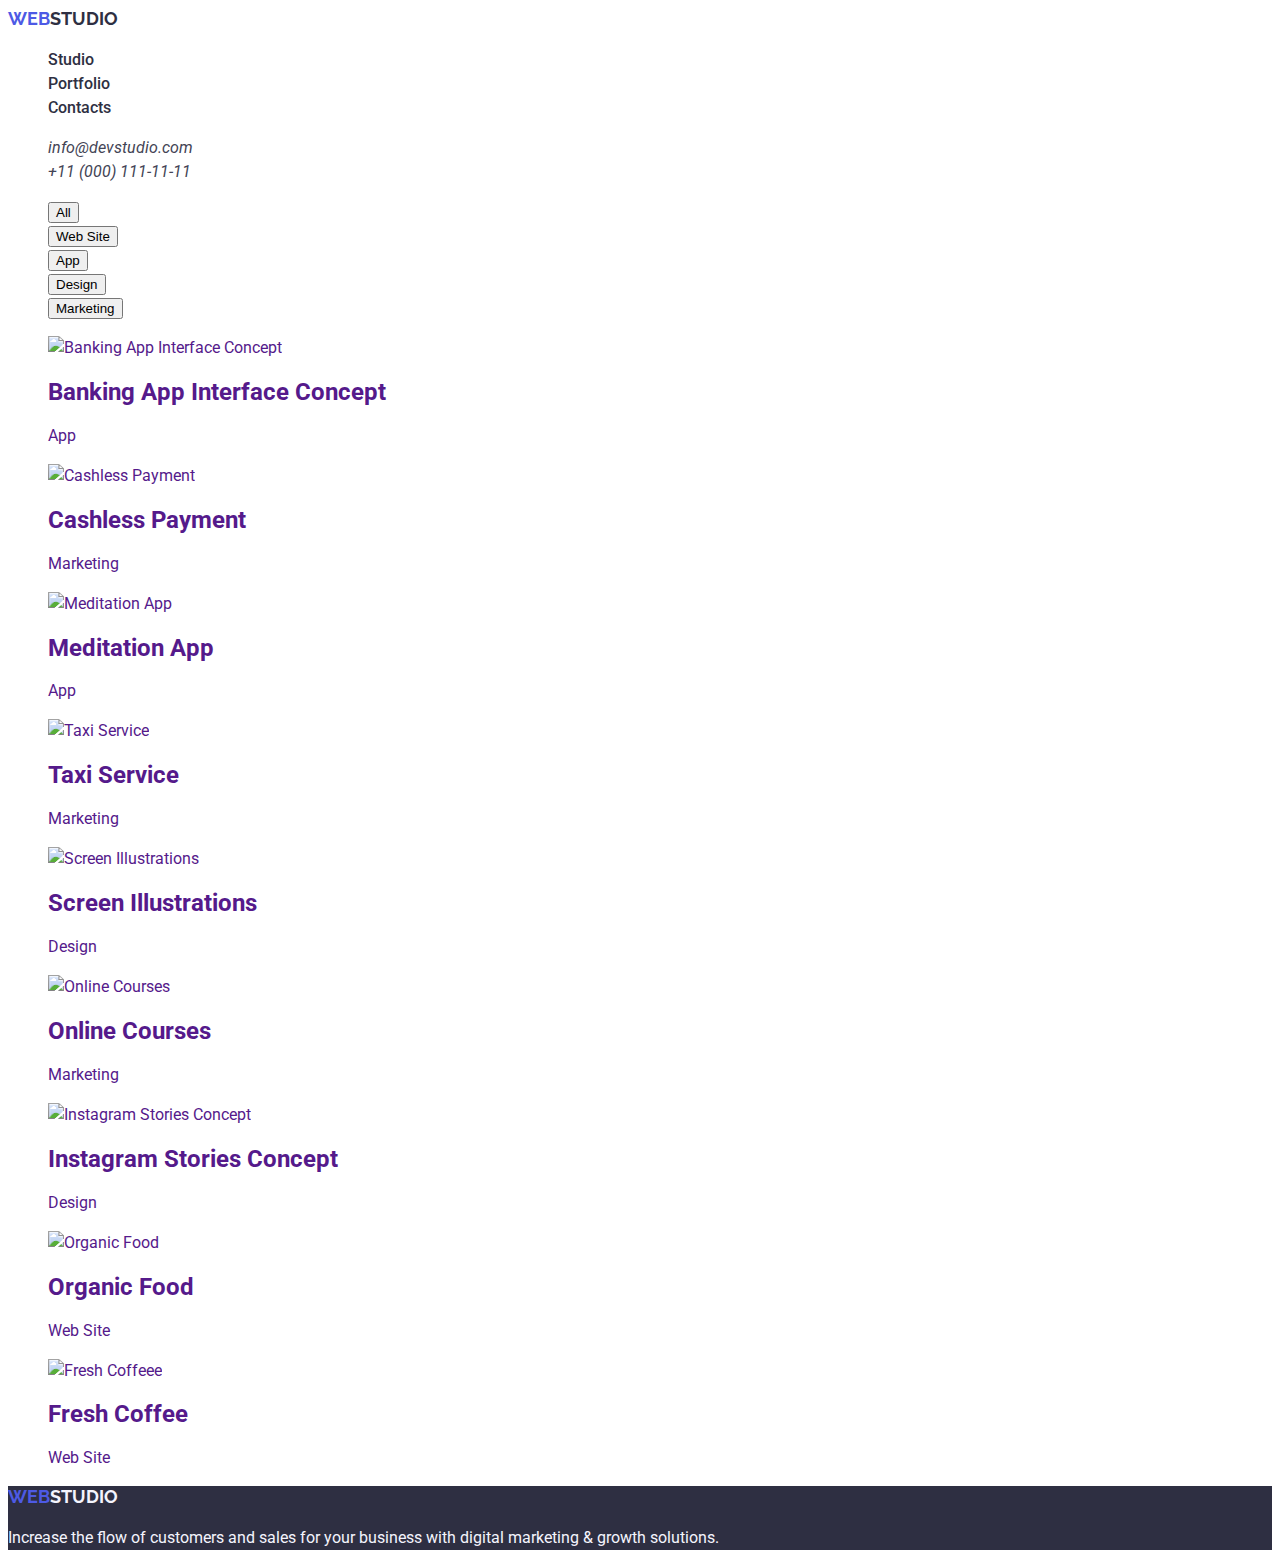
==== portfolio.html @ 5e9cecb3 "main page done" ====
<!DOCTYPE html>
<html lang="en">
  <head>
    <meta charset="UTF-8" />
    <meta name="viewport" content="width=device-width, initial-scale=1.0" />
    <meta name="description" content="Portfolio" />
    <title>Portfolio</title>
    <link rel="stylesheet" href="./css/styles.css" />
    <link rel="preconnect" href="https://fonts.googleapis.com" />
    <link rel="preconnect" href="https://fonts.gstatic.com" crossorigin />
    <link
      href="https://fonts.googleapis.com/css2?family=Raleway:wght@800&family=Roboto:wght@400;500;700;900&display=swap"
      rel="stylesheet"
    />
  </head>

  <body>
    <header class="header">
      <a class="logo" href="./index.html"
        ><span class="logo-web">Web</span
        ><span class="logo-studio">Studio</span></a
      >
      <nav>
        <ul class="nav">
          <li><a class="nav-link" href="#studio">Studio</a></li>
          <li><a class="nav-link" href="#portfolio">Portfolio</a></li>
          <li><a class="nav-link" href="#contacts">Contacts</a></li>
        </ul>
      </nav>

      <address>
        <ul>
          <li>
            <a class="address-link" href="mailto:info@devstudio.com"
              >info@devstudio.com</a
            >
          </li>
          <li>
            <a class="address-link" href="tel:+110001111111"
              >+11 (000) 111-11-11</a
            >
          </li>
        </ul>
      </address>
    </header>

    <main>
      <section>
        <h1 hidden>Products</h1>
        <ul>
          <li>
            <button type="button">All</button>
          </li>
          <li>
            <button type="button">Web Site</button>
          </li>
          <li>
            <button type="button">App</button>
          </li>
          <li>
            <button type="button">Design</button>
          </li>
          <li>
            <button type="button">Marketing</button>
          </li>
        </ul>

        <ul>
          <li>
            <a href="">
              <img
                src="./images/portfolio/img1.jpg"
                alt="Banking App Interface Concept"
                width="360"
                height="300"
              />
              <h2>Banking App Interface Concept</h2>
              <p>App</p>
            </a>
          </li>
          <li>
            <a href="">
              <img
                src="./images/portfolio/img2.jpg"
                alt="Cashless Payment"
                width="360"
                height="300"
              />
              <h2>Cashless Payment</h2>
              <p>Marketing</p>
            </a>
          </li>
          <li>
            <a href="">
              <img
                src="./images/portfolio/img3.jpg"
                alt="Meditation App"
                width="360"
                height="300"
              />
              <h2>Meditation App</h2>
              <p>App</p>
            </a>
          </li>
          <li>
            <a href="">
              <img
                src="./images/portfolio/img4.jpg"
                alt="Taxi Service"
                width="360"
                height="300"
              />
              <h2>Taxi Service</h2>
              <p>Marketing</p>
            </a>
          </li>
          <li>
            <a href="">
              <img
                src="./images/portfolio/img5.jpg"
                alt="Screen Illustrations"
                width="360"
                height="300"
              />
              <h2>Screen Illustrations</h2>
              <p>Design</p>
            </a>
          </li>
          <li>
            <a href="">
              <img
                src="./images/portfolio/img6.jpg"
                alt="Online Courses"
                width="360"
                height="300"
              />
              <h2>Online Courses</h2>
              <p>Marketing</p>
            </a>
          </li>
          <li>
            <a href="">
              <img
                src="./images/portfolio/img7.jpg"
                alt="Instagram Stories Concept"
                width="360"
                height="300"
              />
              <h2>Instagram Stories Concept</h2>
              <p>Design</p>
            </a>
          </li>
          <li>
            <a href="">
              <img
                src="./images/portfolio/img8.jpg"
                alt="Organic Food"
                width="360"
                height="300"
              />
              <h2>Organic Food</h2>
              <p>Web Site</p>
            </a>
          </li>
          <li>
            <a href="">
              <img
                src="./images/portfolio/img4.jpg"
                alt="Fresh Coffeee"
                width="360"
                height="300"
              />
              <h2>Fresh Coffee</h2>
              <p>Web Site</p>
            </a>
          </li>
        </ul>
      </section>
    </main>

    <footer class="footer">
      <a class="logo" href="./index.html"
        ><span class="logo-web">Web</span
        ><span class="logo-studio">Studio</span></a
      >
      <p class="footer-text">
        Increase the flow of customers and sales for your business with digital
        marketing & growth solutions.
      </p>
    </footer>
  </body>
</html>
---- css/styles.css ----
:root {
  --primary-brand: #4d5ae5;
  --pressed-state: #404bbf;
  --dark: #2e2f42;
  --success: #31d0aa;
  --body-text: #434455;
  --subtle-text: #8e8f99;
  --accent: #e7e9fc;
  --light: #f4f4fd;
  --white: #ffffff;
  --modal-background: #fcfcfc;
}

body {
  font-family: "Roboto", "Raleway", sans-serif;
  color: var(--body-text);
  background-color: var(--white);
  font-size: 16px;
  font-weight: 400;
  line-height: 24px;
  letter-spacing: 2%;
}

ul {
  list-style: none;
}

a {
  text-decoration: none;
}

.logo {
  font-family: "Raleway", sans-serif;
  font-weight: 700;
  text-decoration: none;
  text-transform: uppercase;
  font-size: 18px;
  line-height: 21px;
  letter-spacing: 3%;
  text-align: left;
}
.logo-web {
  color: var(--primary-brand);
}
.header .logo-studio {
  color: var(--dark);
}
.header .nav-link {
  font-weight: 500;
  text-align: left;
  color: var(--dark);
}

.nav-link:active {
  color: var(--pressed-state);
  text-decoration: underline;
}

.nav-link:hover,
.nav-link:focus {
  color: var(--pressed-state);
  text-decoration: underline;
}

.address-link {
  color: inherit;
}

.address-link:active {
  color: var(--pressed-state);
  text-decoration: underline;
}

.address-link:hover,
.address-link:focus {
  color: var(--pressed-state);
  text-decoration: underline;
}

.hero-section {
  background-color: var(--dark);
}

.hero-section .title {
  font-weight: 700;
  font-size: 56px;
  line-height: 60px;
  color: var(--white);
  text-align: center;
}

.hero-section .button {
  font-family: inherit;
  font-weight: 500;
  color: var(--white);
  background-color: var(--primary-brand);
  letter-spacing: 4%;
  cursor: pointer;
}
.hero-section .button:hover,
.hero-section .button:focus {
  background-color: var(--pressed-state);
}

.text-title {
  font-weight: 500;
  font-size: 20px;
  text-align: left;
  color: var(--dark);
}

.features .text-title {
  text-align: left;
}
.features .text {
  text-align: left;
}

.section-title {
  color: var(--dark);
  font-weight: 700;
  font-size: 36px;
  line-height: 40px;
  text-align: center;
}

.id-section {
  background-color: var(--light);
}

.team-card {
  background-color: var(--white);
}

.team-card .text-title {
  text-align: center;
}
.team-card .text {
  text-align: center;
}

.footer {
  background-color: var(--dark);
}

.footer .logo-studio {
  color: var(--light);
}

.footer-text {
  text-align: left;
  color: var(--light);
}
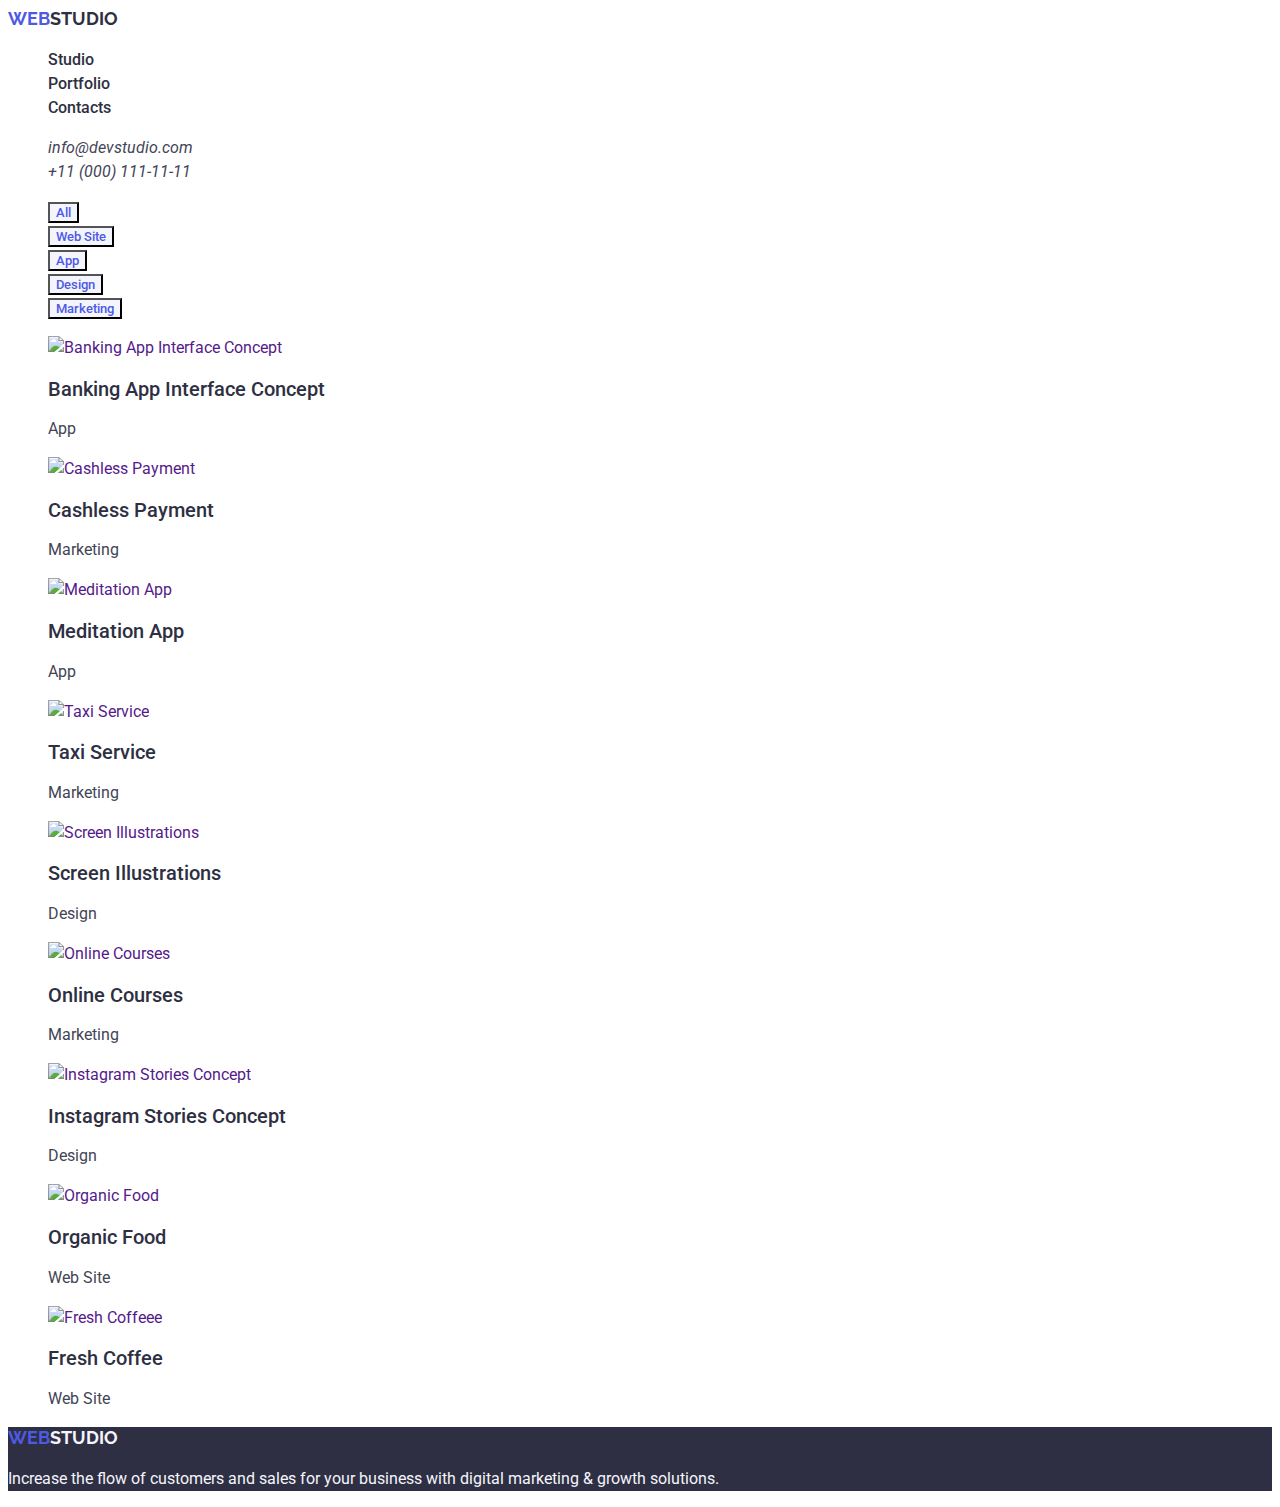
==== commit 3b79cd40: "done" ====
--- a/portfolio.html
+++ b/portfolio.html
@@ -49,24 +49,24 @@
         <h1 hidden>Products</h1>
         <ul>
           <li>
-            <button type="button">All</button>
+            <button class="filter-button" type="button">All</button>
           </li>
           <li>
-            <button type="button">Web Site</button>
+            <button class="filter-button" type="button">Web Site</button>
           </li>
           <li>
-            <button type="button">App</button>
+            <button class="filter-button" type="button">App</button>
           </li>
           <li>
-            <button type="button">Design</button>
+            <button class="filter-button" type="button">Design</button>
           </li>
           <li>
-            <button type="button">Marketing</button>
+            <button class="filter-button" type="button">Marketing</button>
           </li>
         </ul>
 
         <ul>
-          <li>
+          <li class="project-card">
             <a href="">
               <img
                 src="./images/portfolio/img1.jpg"
@@ -74,11 +74,11 @@
                 width="360"
                 height="300"
               />
-              <h2>Banking App Interface Concept</h2>
-              <p>App</p>
+              <h2 class="text-title">Banking App Interface Concept</h2>
+              <p class="text">App</p>
             </a>
           </li>
-          <li>
+          <li class="project-card">
             <a href="">
               <img
                 src="./images/portfolio/img2.jpg"
@@ -86,11 +86,11 @@
                 width="360"
                 height="300"
               />
-              <h2>Cashless Payment</h2>
-              <p>Marketing</p>
+              <h2 class="text-title">Cashless Payment</h2>
+              <p class="text">Marketing</p>
             </a>
           </li>
-          <li>
+          <li class="project-card">
             <a href="">
               <img
                 src="./images/portfolio/img3.jpg"
@@ -98,11 +98,11 @@
                 width="360"
                 height="300"
               />
-              <h2>Meditation App</h2>
-              <p>App</p>
+              <h2 class="text-title">Meditation App</h2>
+              <p class="text">App</p>
             </a>
           </li>
-          <li>
+          <li class="project-card">
             <a href="">
               <img
                 src="./images/portfolio/img4.jpg"
@@ -110,11 +110,11 @@
                 width="360"
                 height="300"
               />
-              <h2>Taxi Service</h2>
-              <p>Marketing</p>
+              <h2 class="text-title">Taxi Service</h2>
+              <p class="text">Marketing</p>
             </a>
           </li>
-          <li>
+          <li class="project-card">
             <a href="">
               <img
                 src="./images/portfolio/img5.jpg"
@@ -122,11 +122,11 @@
                 width="360"
                 height="300"
               />
-              <h2>Screen Illustrations</h2>
-              <p>Design</p>
+              <h2 class="text-title">Screen Illustrations</h2>
+              <p class="text">Design</p>
             </a>
           </li>
-          <li>
+          <li class="project-card">
             <a href="">
               <img
                 src="./images/portfolio/img6.jpg"
@@ -134,11 +134,11 @@
                 width="360"
                 height="300"
               />
-              <h2>Online Courses</h2>
-              <p>Marketing</p>
+              <h2 class="text-title">Online Courses</h2>
+              <p class="text">Marketing</p>
             </a>
           </li>
-          <li>
+          <li class="project-card">
             <a href="">
               <img
                 src="./images/portfolio/img7.jpg"
@@ -146,11 +146,11 @@
                 width="360"
                 height="300"
               />
-              <h2>Instagram Stories Concept</h2>
-              <p>Design</p>
+              <h2 class="text-title">Instagram Stories Concept</h2>
+              <p class="text">Design</p>
             </a>
           </li>
-          <li>
+          <li class="project-card">
             <a href="">
               <img
                 src="./images/portfolio/img8.jpg"
@@ -158,11 +158,11 @@
                 width="360"
                 height="300"
               />
-              <h2>Organic Food</h2>
-              <p>Web Site</p>
+              <h2 class="text-title">Organic Food</h2>
+              <p class="text">Web Site</p>
             </a>
           </li>
-          <li>
+          <li class="project-card">
             <a href="">
               <img
                 src="./images/portfolio/img4.jpg"
@@ -170,8 +170,8 @@
                 width="360"
                 height="300"
               />
-              <h2>Fresh Coffee</h2>
-              <p>Web Site</p>
+              <h2 class="text-title">Fresh Coffee</h2>
+              <p class="text">Web Site</p>
             </a>
           </li>
         </ul>
--- a/css/styles.css
+++ b/css/styles.css
@@ -92,10 +92,11 @@
 .hero-section .button {
   font-family: inherit;
   font-weight: 500;
+  letter-spacing: 4%;
+  cursor: pointer;
+  text-align: center;
   color: var(--white);
   background-color: var(--primary-brand);
-  letter-spacing: 4%;
-  cursor: pointer;
 }
 .hero-section .button:hover,
 .hero-section .button:focus {
@@ -105,10 +106,12 @@
 .text-title {
   font-weight: 500;
   font-size: 20px;
-  text-align: left;
   color: var(--dark);
 }
 
+.text {
+  color: var(--body-text);
+}
 .features .text-title {
   text-align: left;
 }
@@ -151,3 +154,29 @@
   text-align: left;
   color: var(--light);
 }
+
+.filter-button {
+  font-family: inherit;
+  font-weight: 500;
+  color: var(--primary-brand);
+  background-color: var(--light);
+  letter-spacing: 4%;
+  text-align: center;
+  cursor: pointer;
+}
+
+.filter-button:active {
+  color: var(--white);
+  background-color: var(--pressed-state);
+}
+
+.filter-button:focus,
+.filter-button:hover {
+  color: var(--white);
+  background-color: var(--pressed-state);
+}
+
+.project-card .text-title,
+.project-card .text {
+  text-align: left;
+}
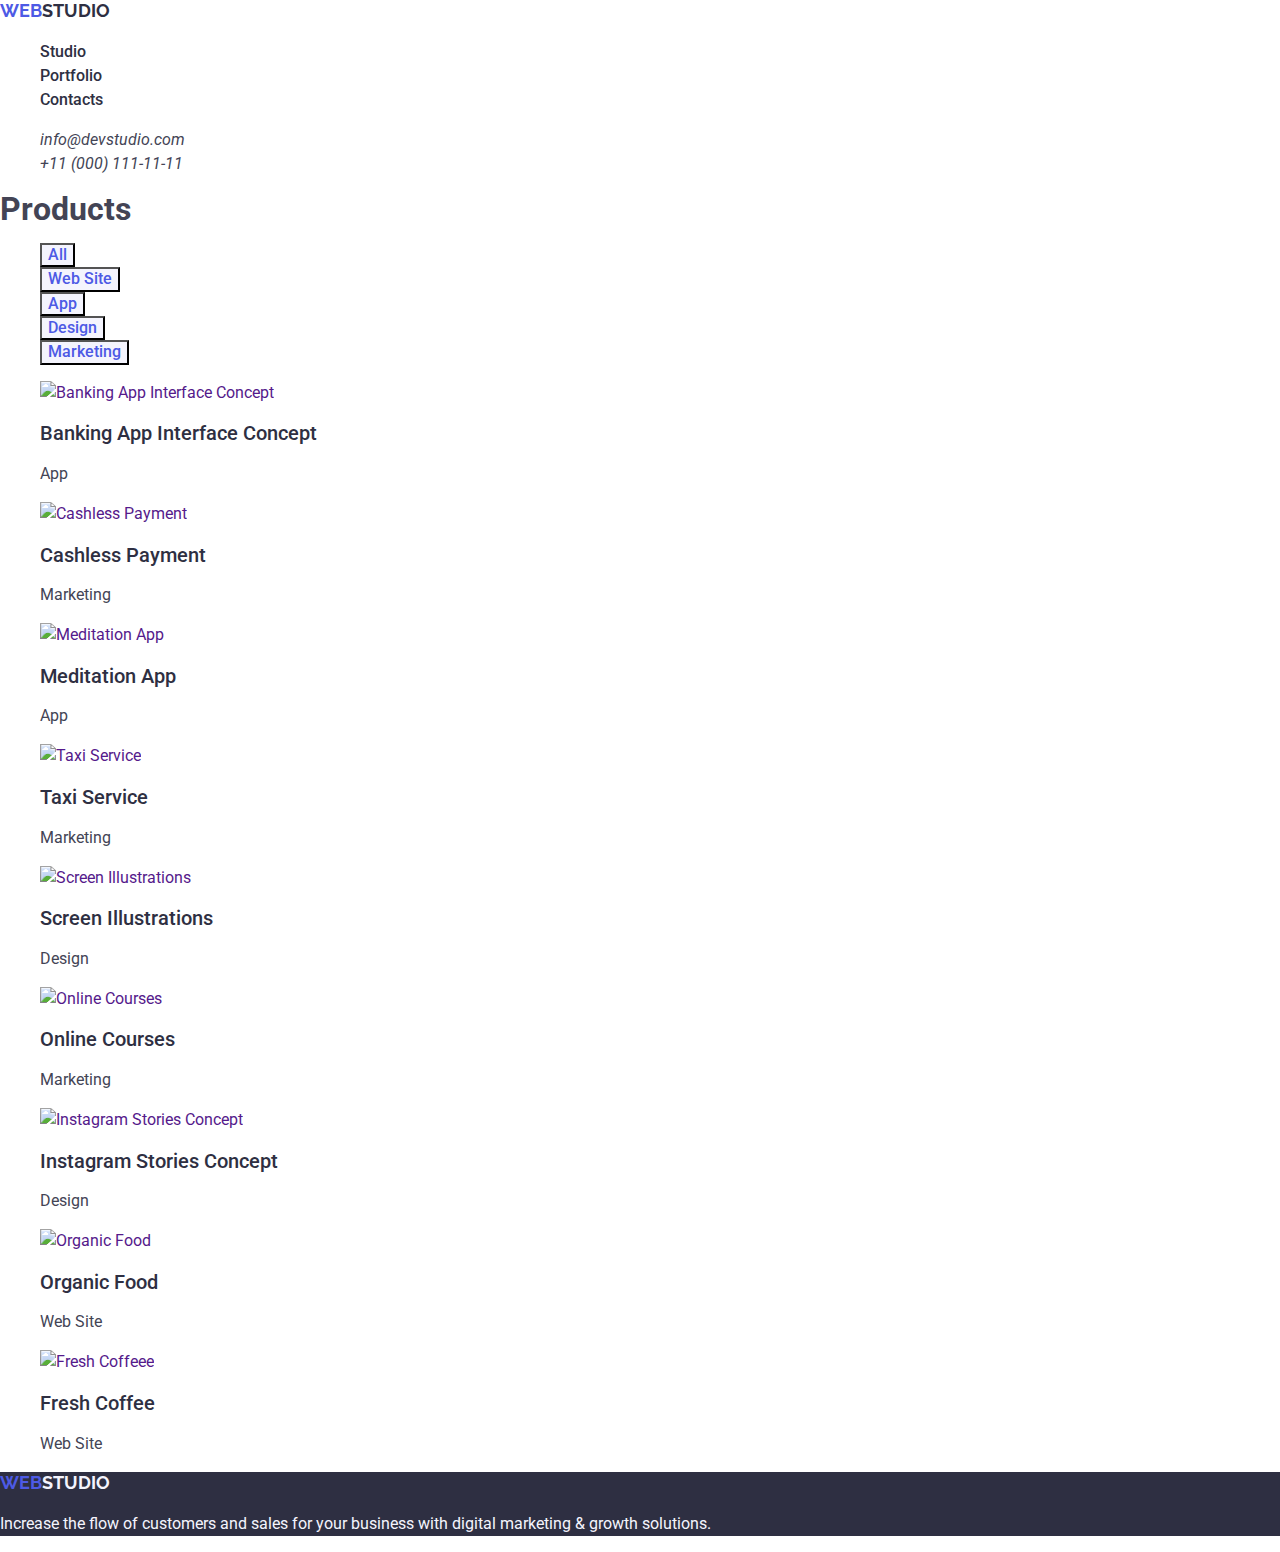
==== commit 9637d83c: "header edited" ====
--- a/portfolio.html
+++ b/portfolio.html
@@ -5,6 +5,10 @@
     <meta name="viewport" content="width=device-width, initial-scale=1.0" />
     <meta name="description" content="Portfolio" />
     <title>Portfolio</title>
+    <link
+      rel="stylesheet"
+      href="https://cdnjs.cloudflare.com/ajax/libs/modern-normalize/2.0.0/modern-normalize.min.css"
+    />
     <link rel="stylesheet" href="./css/styles.css" />
     <link rel="preconnect" href="https://fonts.googleapis.com" />
     <link rel="preconnect" href="https://fonts.gstatic.com" crossorigin />
@@ -16,177 +20,183 @@
 
   <body>
     <header class="header">
-      <a class="logo" href="./index.html"
-        ><span class="logo-web">Web</span
-        ><span class="logo-studio">Studio</span></a
-      >
-      <nav>
-        <ul class="nav">
-          <li><a class="nav-link" href="#studio">Studio</a></li>
-          <li><a class="nav-link" href="#portfolio">Portfolio</a></li>
-          <li><a class="nav-link" href="#contacts">Contacts</a></li>
-        </ul>
-      </nav>
-
-      <address>
-        <ul>
-          <li>
-            <a class="address-link" href="mailto:info@devstudio.com"
-              >info@devstudio.com</a
-            >
-          </li>
-          <li>
-            <a class="address-link" href="tel:+110001111111"
-              >+11 (000) 111-11-11</a
-            >
-          </li>
-        </ul>
-      </address>
+      <div class="container container-nav">
+        <nav class="header-menu">
+          <a class="logo" href="./index.html"
+            ><span class="logo-web">Web</span
+            ><span class="logo-studio">Studio</span></a
+          >
+          <ul class="nav">
+            <li><a class="nav-link" href="index.html">Studio</a></li>
+            <li><a class="nav-link" href="portfolio.html">Portfolio</a></li>
+            <li><a class="nav-link" href="#contacts">Contacts</a></li>
+          </ul>
+        </nav>
+
+        <address>
+          <ul class="address">
+            <li>
+              <a class="address-link" href="mailto:info@devstudio.com"
+                >info@devstudio.com</a
+              >
+            </li>
+            <li>
+              <a class="address-link" href="tel:+110001111111"
+                >+11 (000) 111-11-11</a
+              >
+            </li>
+          </ul>
+        </address>
+      </div>
     </header>
 
     <main>
       <section>
-        <h1 hidden>Products</h1>
-        <ul>
-          <li>
-            <button class="filter-button" type="button">All</button>
-          </li>
-          <li>
-            <button class="filter-button" type="button">Web Site</button>
-          </li>
-          <li>
-            <button class="filter-button" type="button">App</button>
-          </li>
-          <li>
-            <button class="filter-button" type="button">Design</button>
-          </li>
-          <li>
-            <button class="filter-button" type="button">Marketing</button>
-          </li>
-        </ul>
-
-        <ul>
-          <li class="project-card">
-            <a href="">
-              <img
-                src="./images/portfolio/img1.jpg"
-                alt="Banking App Interface Concept"
-                width="360"
-                height="300"
-              />
-              <h2 class="text-title">Banking App Interface Concept</h2>
-              <p class="text">App</p>
-            </a>
-          </li>
-          <li class="project-card">
-            <a href="">
-              <img
-                src="./images/portfolio/img2.jpg"
-                alt="Cashless Payment"
-                width="360"
-                height="300"
-              />
-              <h2 class="text-title">Cashless Payment</h2>
-              <p class="text">Marketing</p>
-            </a>
-          </li>
-          <li class="project-card">
-            <a href="">
-              <img
-                src="./images/portfolio/img3.jpg"
-                alt="Meditation App"
-                width="360"
-                height="300"
-              />
-              <h2 class="text-title">Meditation App</h2>
-              <p class="text">App</p>
-            </a>
-          </li>
-          <li class="project-card">
-            <a href="">
-              <img
-                src="./images/portfolio/img4.jpg"
-                alt="Taxi Service"
-                width="360"
-                height="300"
-              />
-              <h2 class="text-title">Taxi Service</h2>
-              <p class="text">Marketing</p>
-            </a>
-          </li>
-          <li class="project-card">
-            <a href="">
-              <img
-                src="./images/portfolio/img5.jpg"
-                alt="Screen Illustrations"
-                width="360"
-                height="300"
-              />
-              <h2 class="text-title">Screen Illustrations</h2>
-              <p class="text">Design</p>
-            </a>
-          </li>
-          <li class="project-card">
-            <a href="">
-              <img
-                src="./images/portfolio/img6.jpg"
-                alt="Online Courses"
-                width="360"
-                height="300"
-              />
-              <h2 class="text-title">Online Courses</h2>
-              <p class="text">Marketing</p>
-            </a>
-          </li>
-          <li class="project-card">
-            <a href="">
-              <img
-                src="./images/portfolio/img7.jpg"
-                alt="Instagram Stories Concept"
-                width="360"
-                height="300"
-              />
-              <h2 class="text-title">Instagram Stories Concept</h2>
-              <p class="text">Design</p>
-            </a>
-          </li>
-          <li class="project-card">
-            <a href="">
-              <img
-                src="./images/portfolio/img8.jpg"
-                alt="Organic Food"
-                width="360"
-                height="300"
-              />
-              <h2 class="text-title">Organic Food</h2>
-              <p class="text">Web Site</p>
-            </a>
-          </li>
-          <li class="project-card">
-            <a href="">
-              <img
-                src="./images/portfolio/img4.jpg"
-                alt="Fresh Coffeee"
-                width="360"
-                height="300"
-              />
-              <h2 class="text-title">Fresh Coffee</h2>
-              <p class="text">Web Site</p>
-            </a>
-          </li>
-        </ul>
+        <div class="container">
+          <h1 class="visually-hidden">Products</h1>
+          <ul>
+            <li>
+              <button class="filter-button" type="button">All</button>
+            </li>
+            <li>
+              <button class="filter-button" type="button">Web Site</button>
+            </li>
+            <li>
+              <button class="filter-button" type="button">App</button>
+            </li>
+            <li>
+              <button class="filter-button" type="button">Design</button>
+            </li>
+            <li>
+              <button class="filter-button" type="button">Marketing</button>
+            </li>
+          </ul>
+
+          <ul>
+            <li class="project-card">
+              <a href="">
+                <img
+                  src="./images/portfolio/img1.jpg"
+                  alt="Banking App Interface Concept"
+                  width="360"
+                  height="300"
+                />
+                <h2 class="text-title">Banking App Interface Concept</h2>
+                <p class="text">App</p>
+              </a>
+            </li>
+            <li class="project-card">
+              <a href="">
+                <img
+                  src="./images/portfolio/img2.jpg"
+                  alt="Cashless Payment"
+                  width="360"
+                  height="300"
+                />
+                <h2 class="text-title">Cashless Payment</h2>
+                <p class="text">Marketing</p>
+              </a>
+            </li>
+            <li class="project-card">
+              <a href="">
+                <img
+                  src="./images/portfolio/img3.jpg"
+                  alt="Meditation App"
+                  width="360"
+                  height="300"
+                />
+                <h2 class="text-title">Meditation App</h2>
+                <p class="text">App</p>
+              </a>
+            </li>
+            <li class="project-card">
+              <a href="">
+                <img
+                  src="./images/portfolio/img4.jpg"
+                  alt="Taxi Service"
+                  width="360"
+                  height="300"
+                />
+                <h2 class="text-title">Taxi Service</h2>
+                <p class="text">Marketing</p>
+              </a>
+            </li>
+            <li class="project-card">
+              <a href="">
+                <img
+                  src="./images/portfolio/img5.jpg"
+                  alt="Screen Illustrations"
+                  width="360"
+                  height="300"
+                />
+                <h2 class="text-title">Screen Illustrations</h2>
+                <p class="text">Design</p>
+              </a>
+            </li>
+            <li class="project-card">
+              <a href="">
+                <img
+                  src="./images/portfolio/img6.jpg"
+                  alt="Online Courses"
+                  width="360"
+                  height="300"
+                />
+                <h2 class="text-title">Online Courses</h2>
+                <p class="text">Marketing</p>
+              </a>
+            </li>
+            <li class="project-card">
+              <a href="">
+                <img
+                  src="./images/portfolio/img7.jpg"
+                  alt="Instagram Stories Concept"
+                  width="360"
+                  height="300"
+                />
+                <h2 class="text-title">Instagram Stories Concept</h2>
+                <p class="text">Design</p>
+              </a>
+            </li>
+            <li class="project-card">
+              <a href="">
+                <img
+                  src="./images/portfolio/img8.jpg"
+                  alt="Organic Food"
+                  width="360"
+                  height="300"
+                />
+                <h2 class="text-title">Organic Food</h2>
+                <p class="text">Web Site</p>
+              </a>
+            </li>
+            <li class="project-card">
+              <a href="">
+                <img
+                  src="./images/portfolio/img4.jpg"
+                  alt="Fresh Coffeee"
+                  width="360"
+                  height="300"
+                />
+                <h2 class="text-title">Fresh Coffee</h2>
+                <p class="text">Web Site</p>
+              </a>
+            </li>
+          </ul>
+        </div>
       </section>
     </main>
 
     <footer class="footer">
-      <a class="logo" href="./index.html"
-        ><span class="logo-web">Web</span
-        ><span class="logo-studio">Studio</span></a
-      >
-      <p class="footer-text">
-        Increase the flow of customers and sales for your business with digital
-        marketing & growth solutions.
-      </p>
+      <div class="container">
+        <a class="logo" href="./index.html"
+          ><span class="logo-web">Web</span
+          ><span class="logo-studio">Studio</span></a
+        >
+        <p class="footer-text">
+          Increase the flow of customers and sales for your business with
+          digital marketing & growth solutions.
+        </p>
+      </div>
     </footer>
   </body>
 </html>
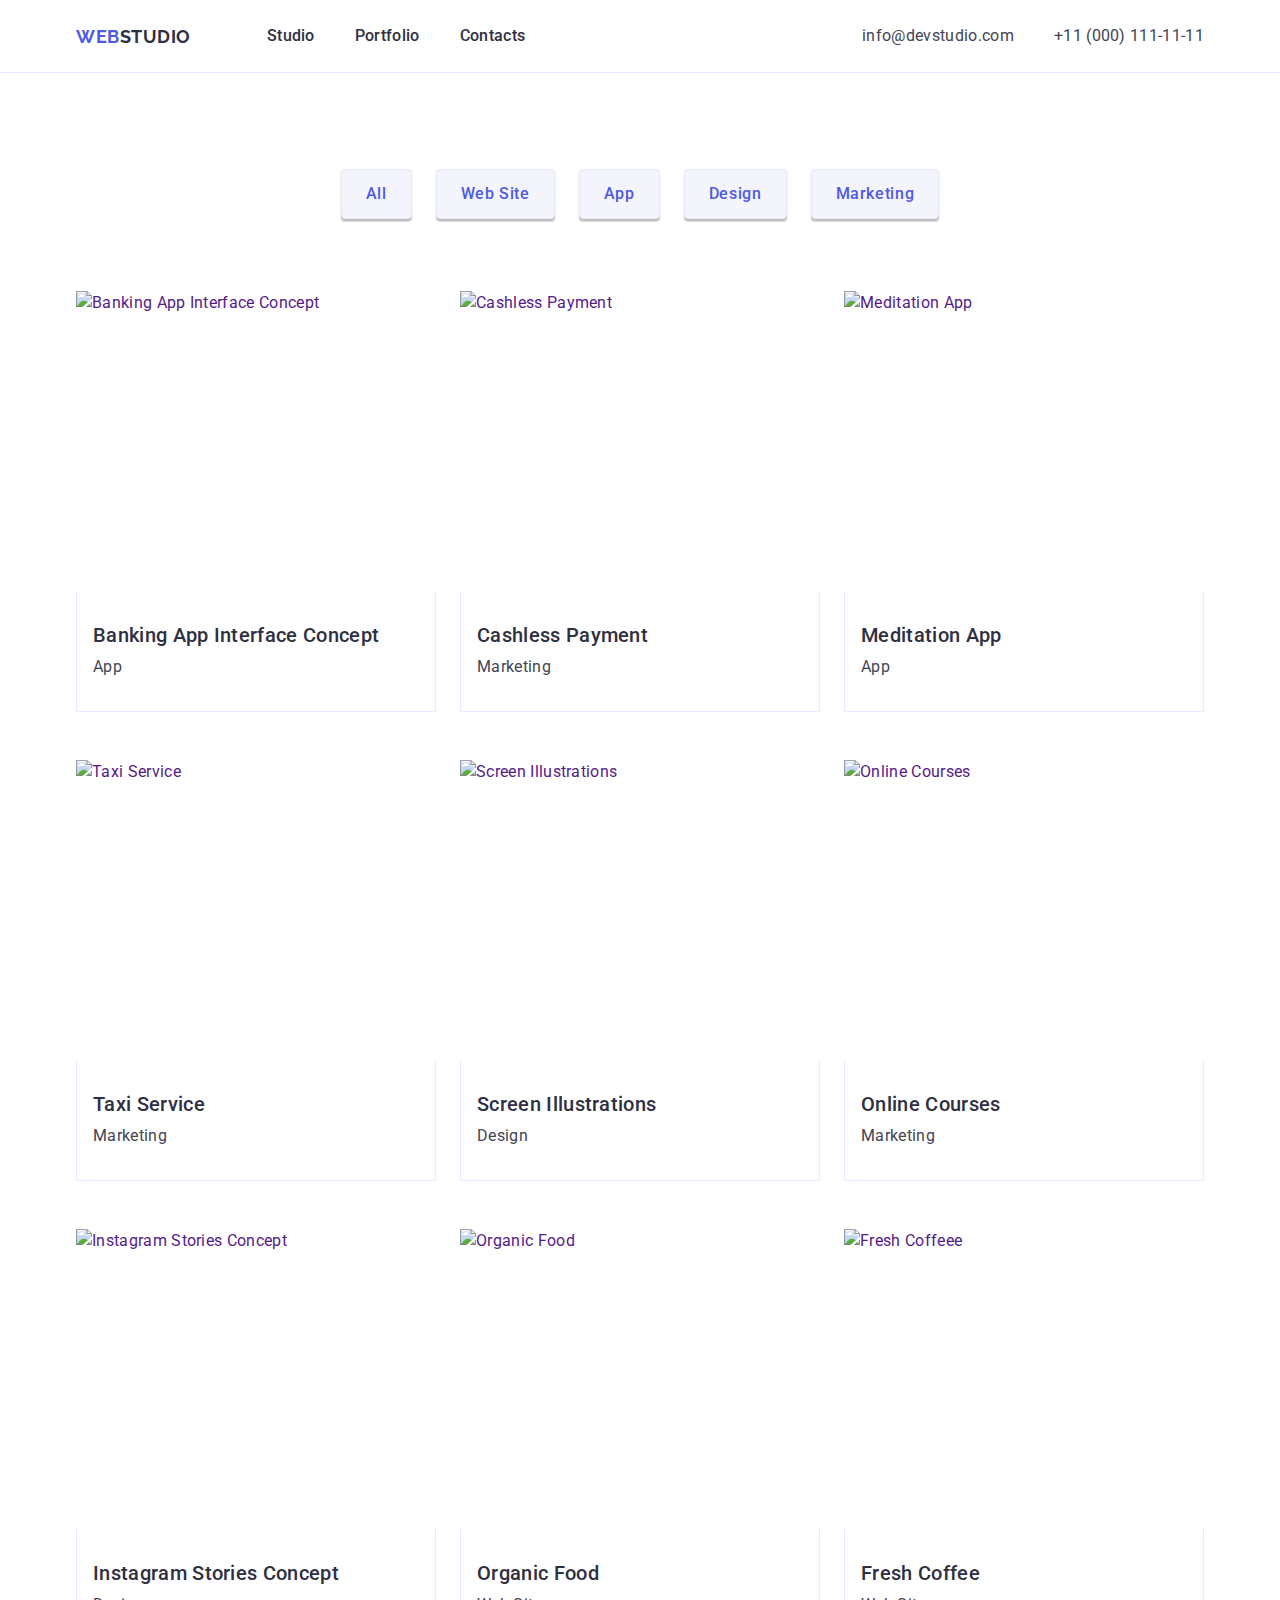
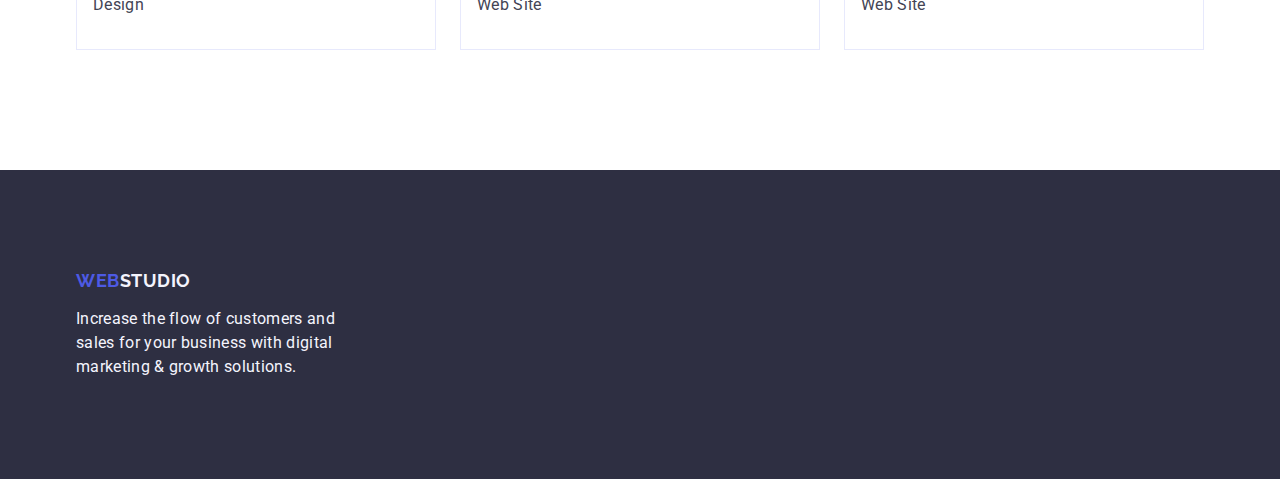
==== commit 34b0fe51: "portfolio page" ====
--- a/portfolio.html
+++ b/portfolio.html
@@ -51,10 +51,10 @@
     </header>
 
     <main>
-      <section>
+      <section class="portfolio-page">
         <div class="container">
           <h1 class="visually-hidden">Products</h1>
-          <ul>
+          <ul class="portfolio-buttons">
             <li>
               <button class="filter-button" type="button">All</button>
             </li>
@@ -72,7 +72,7 @@
             </li>
           </ul>
 
-          <ul>
+          <ul class="portfolio-list">
             <li class="project-card">
               <a href="">
                 <img
@@ -81,8 +81,10 @@
                   width="360"
                   height="300"
                 />
-                <h2 class="text-title">Banking App Interface Concept</h2>
-                <p class="text">App</p>
+                <div class="project-text">
+                  <h2 class="text-title">Banking App Interface Concept</h2>
+                  <p class="text">App</p>
+                </div>
               </a>
             </li>
             <li class="project-card">
@@ -93,8 +95,10 @@
                   width="360"
                   height="300"
                 />
-                <h2 class="text-title">Cashless Payment</h2>
-                <p class="text">Marketing</p>
+                <div class="project-text">
+                  <h2 class="text-title">Cashless Payment</h2>
+                  <p class="text">Marketing</p>
+                </div>
               </a>
             </li>
             <li class="project-card">
@@ -105,8 +109,10 @@
                   width="360"
                   height="300"
                 />
-                <h2 class="text-title">Meditation App</h2>
-                <p class="text">App</p>
+                <div class="project-text">
+                  <h2 class="text-title">Meditation App</h2>
+                  <p class="text">App</p>
+                </div>
               </a>
             </li>
             <li class="project-card">
@@ -117,8 +123,10 @@
                   width="360"
                   height="300"
                 />
-                <h2 class="text-title">Taxi Service</h2>
-                <p class="text">Marketing</p>
+                <div class="project-text">
+                  <h2 class="text-title">Taxi Service</h2>
+                  <p class="text">Marketing</p>
+                </div>
               </a>
             </li>
             <li class="project-card">
@@ -129,8 +137,10 @@
                   width="360"
                   height="300"
                 />
-                <h2 class="text-title">Screen Illustrations</h2>
-                <p class="text">Design</p>
+                <div class="project-text">
+                  <h2 class="text-title">Screen Illustrations</h2>
+                  <p class="text">Design</p>
+                </div>
               </a>
             </li>
             <li class="project-card">
@@ -141,8 +151,10 @@
                   width="360"
                   height="300"
                 />
-                <h2 class="text-title">Online Courses</h2>
-                <p class="text">Marketing</p>
+                <div class="project-text">
+                  <h2 class="text-title">Online Courses</h2>
+                  <p class="text">Marketing</p>
+                </div>
               </a>
             </li>
             <li class="project-card">
@@ -153,8 +165,10 @@
                   width="360"
                   height="300"
                 />
-                <h2 class="text-title">Instagram Stories Concept</h2>
-                <p class="text">Design</p>
+                <div class="project-text">
+                  <h2 class="text-title">Instagram Stories Concept</h2>
+                  <p class="text">Design</p>
+                </div>
               </a>
             </li>
             <li class="project-card">
@@ -165,8 +179,10 @@
                   width="360"
                   height="300"
                 />
-                <h2 class="text-title">Organic Food</h2>
-                <p class="text">Web Site</p>
+                <div class="project-text">
+                  <h2 class="text-title">Organic Food</h2>
+                  <p class="text">Web Site</p>
+                </div>
               </a>
             </li>
             <li class="project-card">
@@ -177,8 +193,10 @@
                   width="360"
                   height="300"
                 />
-                <h2 class="text-title">Fresh Coffee</h2>
-                <p class="text">Web Site</p>
+                <div class="project-text">
+                  <h2 class="text-title">Fresh Coffee</h2>
+                  <p class="text">Web Site</p>
+                </div>
               </a>
             </li>
           </ul>
--- a/css/styles.css
+++ b/css/styles.css
@@ -18,15 +18,65 @@
   font-size: 16px;
   font-weight: 400;
   line-height: 24px;
-  letter-spacing: 2%;
+  letter-spacing: 0.02em;
 }
 
 ul {
   list-style: none;
+  margin: 0;
+  padding: 0;
+}
+
+h1,
+h2,
+h3,
+h4,
+h5,
+h6,
+p {
+  margin: 0;
 }
 
 a {
   text-decoration: none;
+}
+
+img {
+  display: block;
+  max-width: 100%;
+  height: auto;
+}
+
+.container {
+  max-width: 1158px;
+  padding-left: 15px;
+  padding-right: 15px;
+  margin-left: auto;
+  margin-right: auto;
+}
+
+.visually-hidden {
+  position: absolute;
+  width: 1px;
+  height: 1px;
+  margin: -1px;
+  border: 0;
+  padding: 0;
+  white-space: nowrap;
+  clip-path: inset(100%);
+  clip: rect(0 0 0 0);
+  overflow: hidden;
+}
+
+.header {
+  border-bottom: 1px solid #e7e9fc;
+}
+
+.header .logo {
+  display: flex;
+  align-items: center;
+  flex-basis: 115px;
+  margin-right: 76px;
 }
 
 .logo {
@@ -36,19 +86,35 @@
   text-transform: uppercase;
   font-size: 18px;
   line-height: 21px;
-  letter-spacing: 3%;
-  text-align: left;
-}
+  letter-spacing: 0.03em;
+  text-align: left;
+}
+
 .logo-web {
   color: var(--primary-brand);
 }
+
 .header .logo-studio {
   color: var(--dark);
 }
+
+.header-menu {
+  display: flex;
+}
+
+.header .nav {
+  display: flex;
+  justify-content: space-between;
+  align-items: center;
+  gap: 40px;
+}
+
 .header .nav-link {
   font-weight: 500;
   text-align: left;
   color: var(--dark);
+  padding-top: 24px;
+  padding-bottom: 24px;
 }
 
 .nav-link:active {
@@ -62,8 +128,16 @@
   text-decoration: underline;
 }
 
+.address {
+  display: flex;
+  gap: 40px;
+  align-items: center;
+  padding-top: 24px;
+  padding-bottom: 24px;
+}
 .address-link {
   color: inherit;
+  font-style: normal;
 }
 
 .address-link:active {
@@ -77,8 +151,16 @@
   text-decoration: underline;
 }
 
+.container-nav {
+  display: flex;
+  justify-content: space-between;
+  align-items: center;
+}
+
 .hero-section {
   background-color: var(--dark);
+  padding-top: 188px;
+  padding-bottom: 188px;
 }
 
 .hero-section .title {
@@ -87,20 +169,48 @@
   line-height: 60px;
   color: var(--white);
   text-align: center;
+  max-width: 496px;
+  margin-bottom: 48px;
+  margin-left: auto;
+  margin-right: auto;
+  align-items: center;
 }
 
 .hero-section .button {
+  display: block;
   font-family: inherit;
   font-weight: 500;
-  letter-spacing: 4%;
+  letter-spacing: 0.04em;
   cursor: pointer;
   text-align: center;
   color: var(--white);
   background-color: var(--primary-brand);
+  align-items: center;
+  min-width: 169px;
+  height: 56px;
+  border: none;
+  border-radius: 4px;
+  margin-left: auto;
+  margin-right: auto;
 }
 .hero-section .button:hover,
 .hero-section .button:focus {
   background-color: var(--pressed-state);
+}
+
+.features {
+  padding-top: 120px;
+  padding-bottom: 120px;
+}
+
+.features-list {
+  display: flex;
+  gap: 24px;
+  align-items: center;
+}
+
+.features-item {
+  width: calc((100% - 72px) / 4);
 }
 
 .text-title {
@@ -109,14 +219,24 @@
   color: var(--dark);
 }
 
+.hero-section .text-title {
+  padding-bottom: 8px;
+}
+
 .text {
   color: var(--body-text);
 }
+
 .features .text-title {
   text-align: left;
 }
+
 .features .text {
   text-align: left;
+}
+
+.works-section {
+  padding-bottom: 120px;
 }
 
 .section-title {
@@ -127,25 +247,61 @@
   text-align: center;
 }
 
+.works-list {
+  display: flex;
+  align-items: center;
+  gap: 24px;
+  margin-top: 72px;
+}
+
 .id-section {
   background-color: var(--light);
+  padding-top: 120px;
+  padding-bottom: 120px;
+}
+
+.id-section .section-title {
+  margin-bottom: 72px;
+}
+
+.team-list {
+  display: flex;
+  gap: 24px;
 }
 
 .team-card {
   background-color: var(--white);
+  border-radius: 0 0 4px 4px;
+  box-shadow: 0 2px 1px 0 rgba(46, 47, 66, 0.08),
+    0 1px 1px 0 rgba(46, 47, 66, 0.16), 0 1px 6px 0 rgba(46, 47, 66, 0.08);
+  align-items: center;
+  justify-content: center;
+  flex-direction: column;
 }
 
 .team-card .text-title {
   text-align: center;
+  padding-top: 32px;
 }
 .team-card .text {
   text-align: center;
+  padding-bottom: 32px;
+}
+
+.card-text {
+  padding: 32px 16px;
 }
 
 .footer {
   background-color: var(--dark);
-}
-
+  padding-top: 100px;
+  padding-bottom: 100px;
+}
+
+.footer .logo {
+  display: inline-block;
+  margin-bottom: 16px;
+}
 .footer .logo-studio {
   color: var(--light);
 }
@@ -153,16 +309,32 @@
 .footer-text {
   text-align: left;
   color: var(--light);
-}
-
+  max-width: 264px;
+}
+
+.portfolio-page {
+  padding-top: 96px;
+  padding-bottom: 120px;
+}
+.portfolio-buttons {
+  display: flex;
+  justify-content: center;
+  gap: 24px;
+}
 .filter-button {
   font-family: inherit;
   font-weight: 500;
   color: var(--primary-brand);
   background-color: var(--light);
-  letter-spacing: 4%;
+  letter-spacing: 0.04em;
   text-align: center;
   cursor: pointer;
+  line-height: 24px;
+  border: 1px solid #e7e9fc;
+  border-radius: 4px;
+  padding: 12px 24px;
+  box-shadow: 0 2px 2px 0 rgba(0, 0, 0, 0.12), 0 2px 1px 0 rgba(0, 0, 0, 0.08),
+    0 3px 1px 0 rgba(0, 0, 0, 0.1);
 }
 
 .filter-button:active {
@@ -176,7 +348,28 @@
   background-color: var(--pressed-state);
 }
 
+.portfolio-list {
+  display: flex;
+  flex-wrap: wrap;
+  row-gap: 48px;
+  column-gap: 24px;
+  margin-top: 72px;
+}
 .project-card .text-title,
 .project-card .text {
   text-align: left;
 }
+
+.project-card {
+  flex-basis: calc(100% - 24 * 3 / 3);
+}
+
+.project-card .text-title {
+  margin-bottom: 8px;
+}
+.project-text {
+  padding: 32px 16px 32px 16px;
+  border-bottom: 1px solid #e7e9fc;
+  border-right: 1px solid #e7e9fc;
+  border-left: 1px solid #e7e9fc;
+}
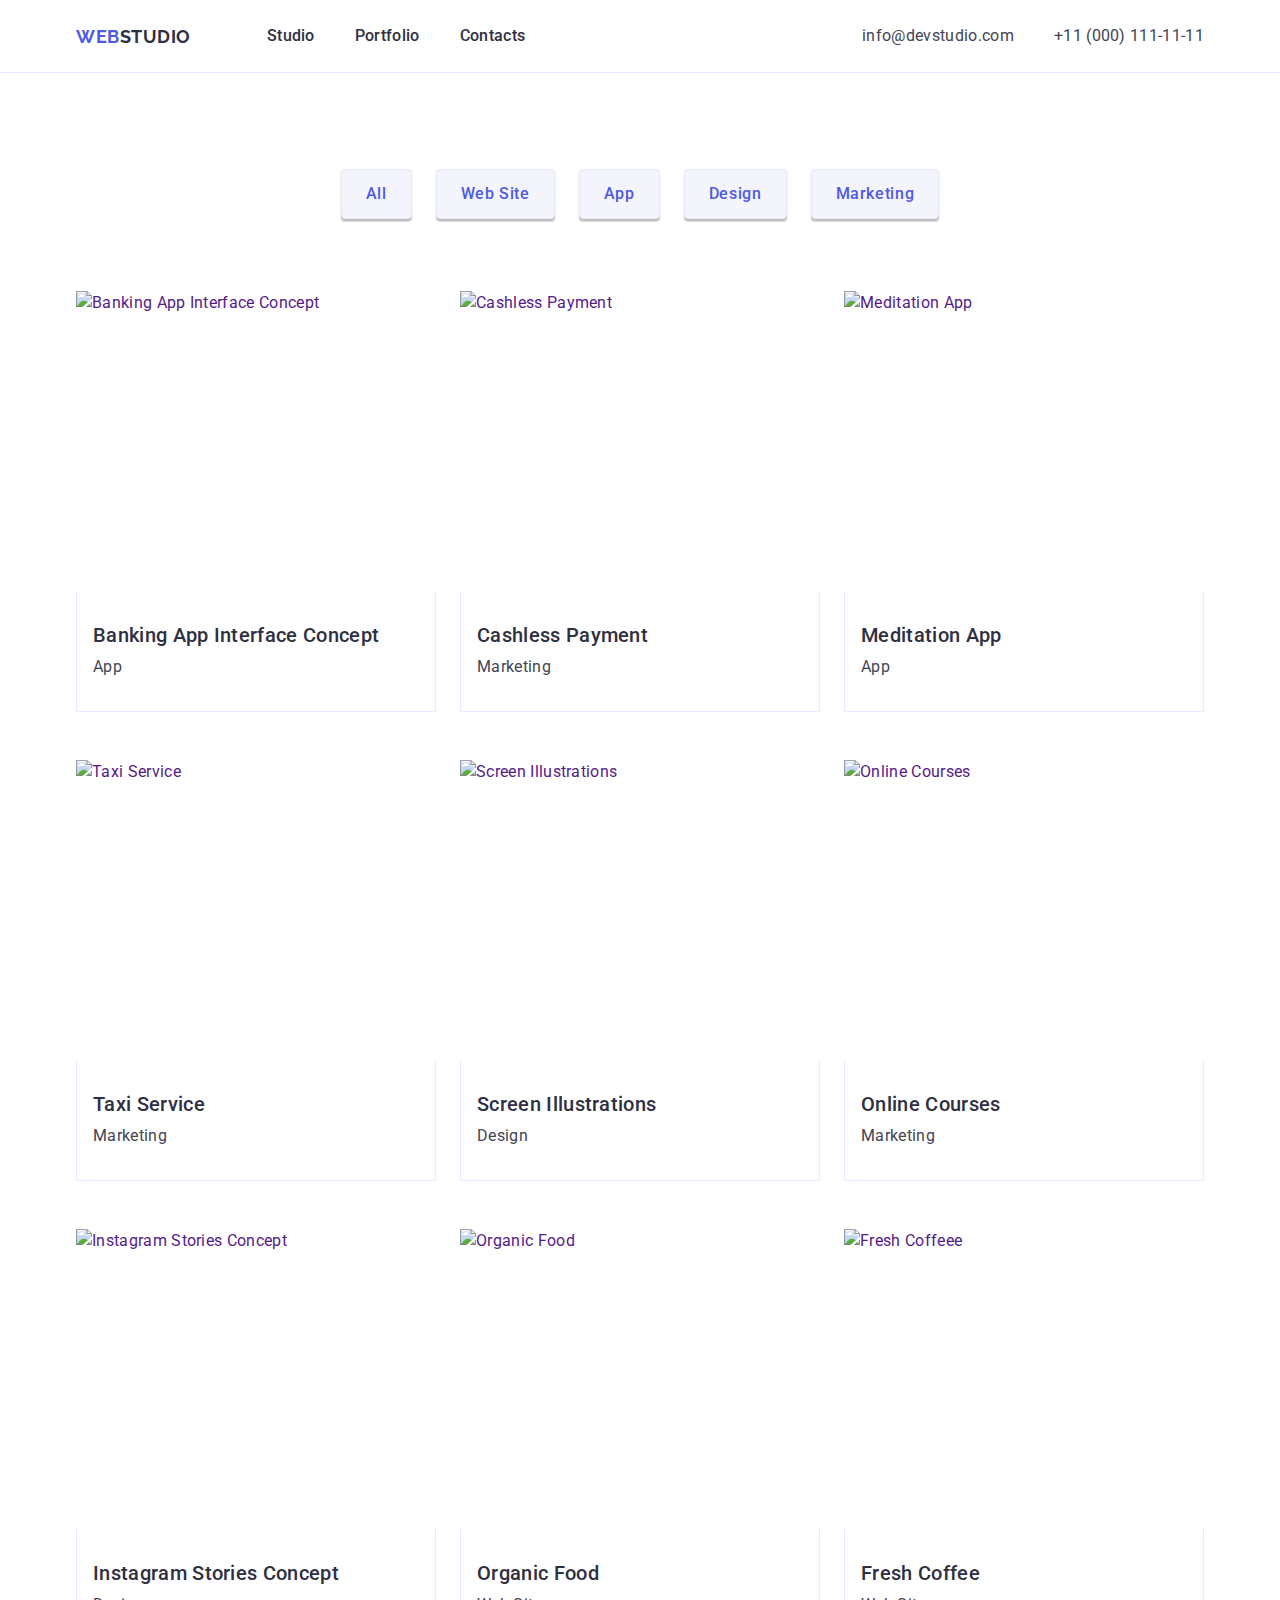
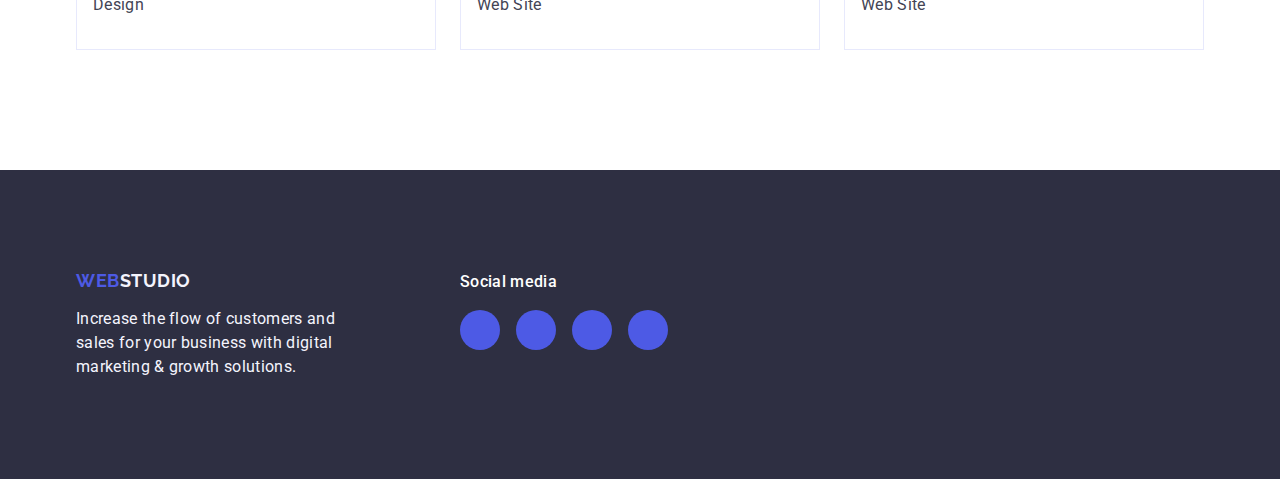
==== commit 6b4b2455: "customers section" ====
--- a/portfolio.html
+++ b/portfolio.html
@@ -206,14 +206,73 @@
 
     <footer class="footer">
       <div class="container">
-        <a class="logo" href="./index.html"
-          ><span class="logo-web">Web</span
-          ><span class="logo-studio">Studio</span></a
-        >
-        <p class="footer-text">
-          Increase the flow of customers and sales for your business with
-          digital marketing & growth solutions.
-        </p>
+        <div class="footer-logo-part">
+          <a class="logo" href="./index.html"
+            ><span class="logo-web">Web</span
+            ><span class="logo-studio">Studio</span></a
+          >
+          <p class="footer-text">
+            Increase the flow of customers and sales for your business with
+            digital marketing & growth solutions.
+          </p>
+        </div>
+        <div class="footer-socials">
+          <p>Social media</p>
+          <ul class="footer-list-icons">
+            <li>
+              <a
+                class="footer-link"
+                href="https://instagram.com"
+                target="_blank"
+                rel="noopener noreferrer"
+                aria-label="Link to instagram.com"
+              >
+                <svg class="footer-icons" width="24" height="24">
+                  <use href="./images/icons.svg#icon-instagram"></use>
+                </svg>
+              </a>
+            </li>
+            <li>
+              <a
+                class="footer-link"
+                href="https://twitter.com"
+                target="_blank"
+                rel="noopener noreferrer"
+                aria-label="Link to twitter.com"
+              >
+                <svg class="footer-icons" width="24" height="24">
+                  <use href="./images/icons.svg#icon-twitter"></use>
+                </svg>
+              </a>
+            </li>
+            <li>
+              <a
+                class="footer-link"
+                href="https://facebook.com"
+                target="_blank"
+                rel="noopener noreferrer"
+                aria-label="Link to facebook.com"
+              >
+                <svg class="footer-icons" width="24" height="24">
+                  <use href="./images/icons.svg#icon-facebook"></use>
+                </svg>
+              </a>
+            </li>
+            <li>
+              <a
+                class="footer-link"
+                href="https://www.linkedin.com"
+                target="_blank"
+                rel="noopener noreferrer"
+                aria-label="Link to linkedin.com"
+              >
+                <svg class="footer-icons" width="24" height="24">
+                  <use href="./images/icons.svg#icon-linkedin"></use>
+                </svg>
+              </a>
+            </li>
+          </ul>
+        </div>
       </div>
     </footer>
   </body>
--- a/css/styles.css
+++ b/css/styles.css
@@ -159,6 +159,11 @@
 
 .hero-section {
   background-color: var(--dark);
+  background-image: linear-gradient(
+      rgba(46, 47, 66, 0.7),
+      rgba(46, 47, 66, 0.7)
+    ),
+    url(/images/hero-bg.jpg);
   padding-top: 188px;
   padding-bottom: 188px;
 }
@@ -209,6 +214,13 @@
   align-items: center;
 }
 
+.features-wrapper {
+  display: flex;
+  justify-content: center;
+  align-items: center;
+  height: 112px;
+  background-color: var(--light);
+}
 .features-item {
   width: calc((100% - 72px) / 4);
 }
@@ -229,6 +241,8 @@
 
 .features .text-title {
   text-align: left;
+  margin-top: 8px;
+  margin-bottom: 8px;
 }
 
 .features .text {
@@ -279,17 +293,103 @@
   flex-direction: column;
 }
 
+.team-list-icons {
+  display: flex;
+  align-items: center;
+  justify-content: center;
+  gap: 24px;
+  margin-top: 8px;
+}
+
+.team-links {
+  display: flex;
+  align-items: center;
+  justify-content: center;
+  width: 40px;
+  height: 40px;
+  background-color: var(--primary-brand);
+  border-radius: 50%;
+}
+
+.team-links:hover,
+.team-links:focus {
+  transition-property: background-color;
+  transition-duration: 250ms;
+  transition-timing-function: cubic-bezier(0.4, 0, 0.2, 1);
+  background-color: var(--pressed-state);
+}
+
+.team-icons {
+  fill: var(--white);
+}
+
 .team-card .text-title {
   text-align: center;
+  margin-bottom: 8px;
+}
+.team-card .text {
+  text-align: center;
+}
+
+.card-text {
   padding-top: 32px;
-}
-.team-card .text {
-  text-align: center;
   padding-bottom: 32px;
 }
 
-.card-text {
-  padding: 32px 16px;
+.customers {
+  padding-bottom: 120px;
+}
+
+.customers-title {
+  color: var(--dark);
+  font-weight: 700;
+  font-size: 36px;
+  line-height: 1.11111;
+  text-transform: capitalize;
+  text-align: center;
+  padding-top: 120px;
+  margin-bottom: 72px;
+}
+
+.customers-list {
+  display: flex;
+  gap: 24px;
+}
+.customers-wrapper {
+  display: flex;
+  border: 1px solid var(--subtle-text);
+  border-radius: 4px;
+  padding: 16px 32px;
+  width: 168px;
+  height: 88px;
+}
+
+.customers-wrapper:hover,
+.customers-wrapper:focus {
+  transition-property: border-color;
+  transition-duration: 250ms;
+  transition-timing-function: cubic-bezier(0.4, 0, 0.2, 1);
+  border-color: var(--pressed-state);
+}
+
+.customers-wrapper:hover .customers-icons,
+.customers-wrapper:focus .customers-icons {
+  transition-property: fill;
+  transition-duration: 250ms;
+  transition-timing-function: cubic-bezier(0.4, 0, 0.2, 1);
+  fill: var(--pressed-state);
+}
+
+.customers-icons {
+  fill: var(--subtle-text);
+}
+
+.customers-icons:hover,
+.customers-icons:focus {
+  transition-property: fill;
+  transition-duration: 250ms;
+  transition-timing-function: cubic-bezier(0.4, 0, 0.2, 1);
+  fill: var(--pressed-state);
 }
 
 .footer {
@@ -298,6 +398,14 @@
   padding-bottom: 100px;
 }
 
+.footer .container {
+  display: flex;
+}
+.footer-logo-part {
+  max-width: 264px;
+  max-height: 112px;
+}
+
 .footer .logo {
   display: inline-block;
   margin-bottom: 16px;
@@ -309,7 +417,47 @@
 .footer-text {
   text-align: left;
   color: var(--light);
-  max-width: 264px;
+}
+
+.footer-socials {
+  margin-left: 120px;
+  max-width: 208px;
+}
+
+.footer-socials p {
+  font-weight: 500;
+  line-height: 1.5;
+  color: var(--white);
+}
+
+.footer-list-icons {
+  display: flex;
+  align-items: center;
+  justify-content: center;
+  gap: 16px;
+  margin-top: 16px;
+}
+
+.footer-link {
+  display: flex;
+  align-items: center;
+  justify-content: center;
+  width: 40px;
+  height: 40px;
+  background-color: var(--primary-brand);
+  border-radius: 50%;
+}
+
+.footer-link:hover,
+.footer-link:focus {
+  transition-property: background-color;
+  transition-duration: 250ms;
+  transition-timing-function: cubic-bezier(0.4, 0, 0.2, 1);
+  background-color: var(--success);
+}
+
+.footer-icons {
+  fill: var(--white);
 }
 
 .portfolio-page {
@@ -367,6 +515,7 @@
 .project-card .text-title {
   margin-bottom: 8px;
 }
+
 .project-text {
   padding: 32px 16px 32px 16px;
   border-bottom: 1px solid #e7e9fc;
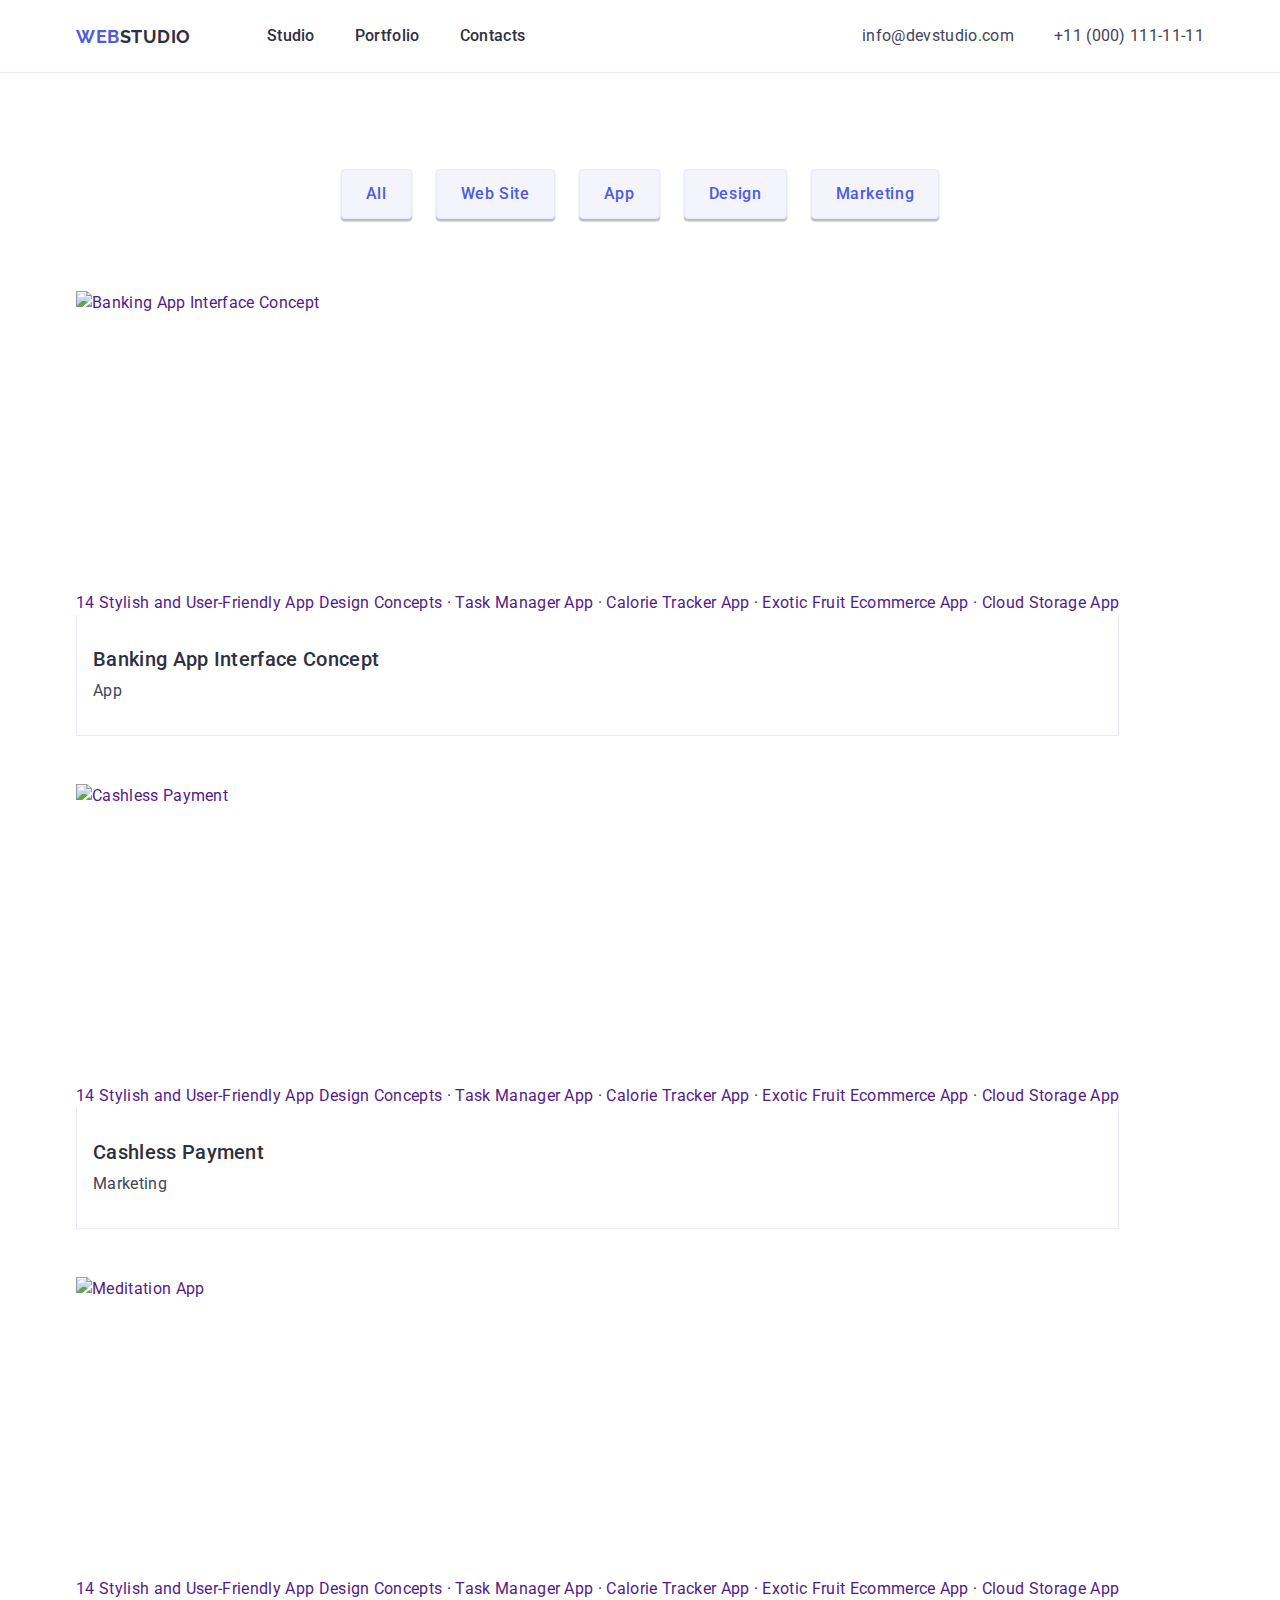
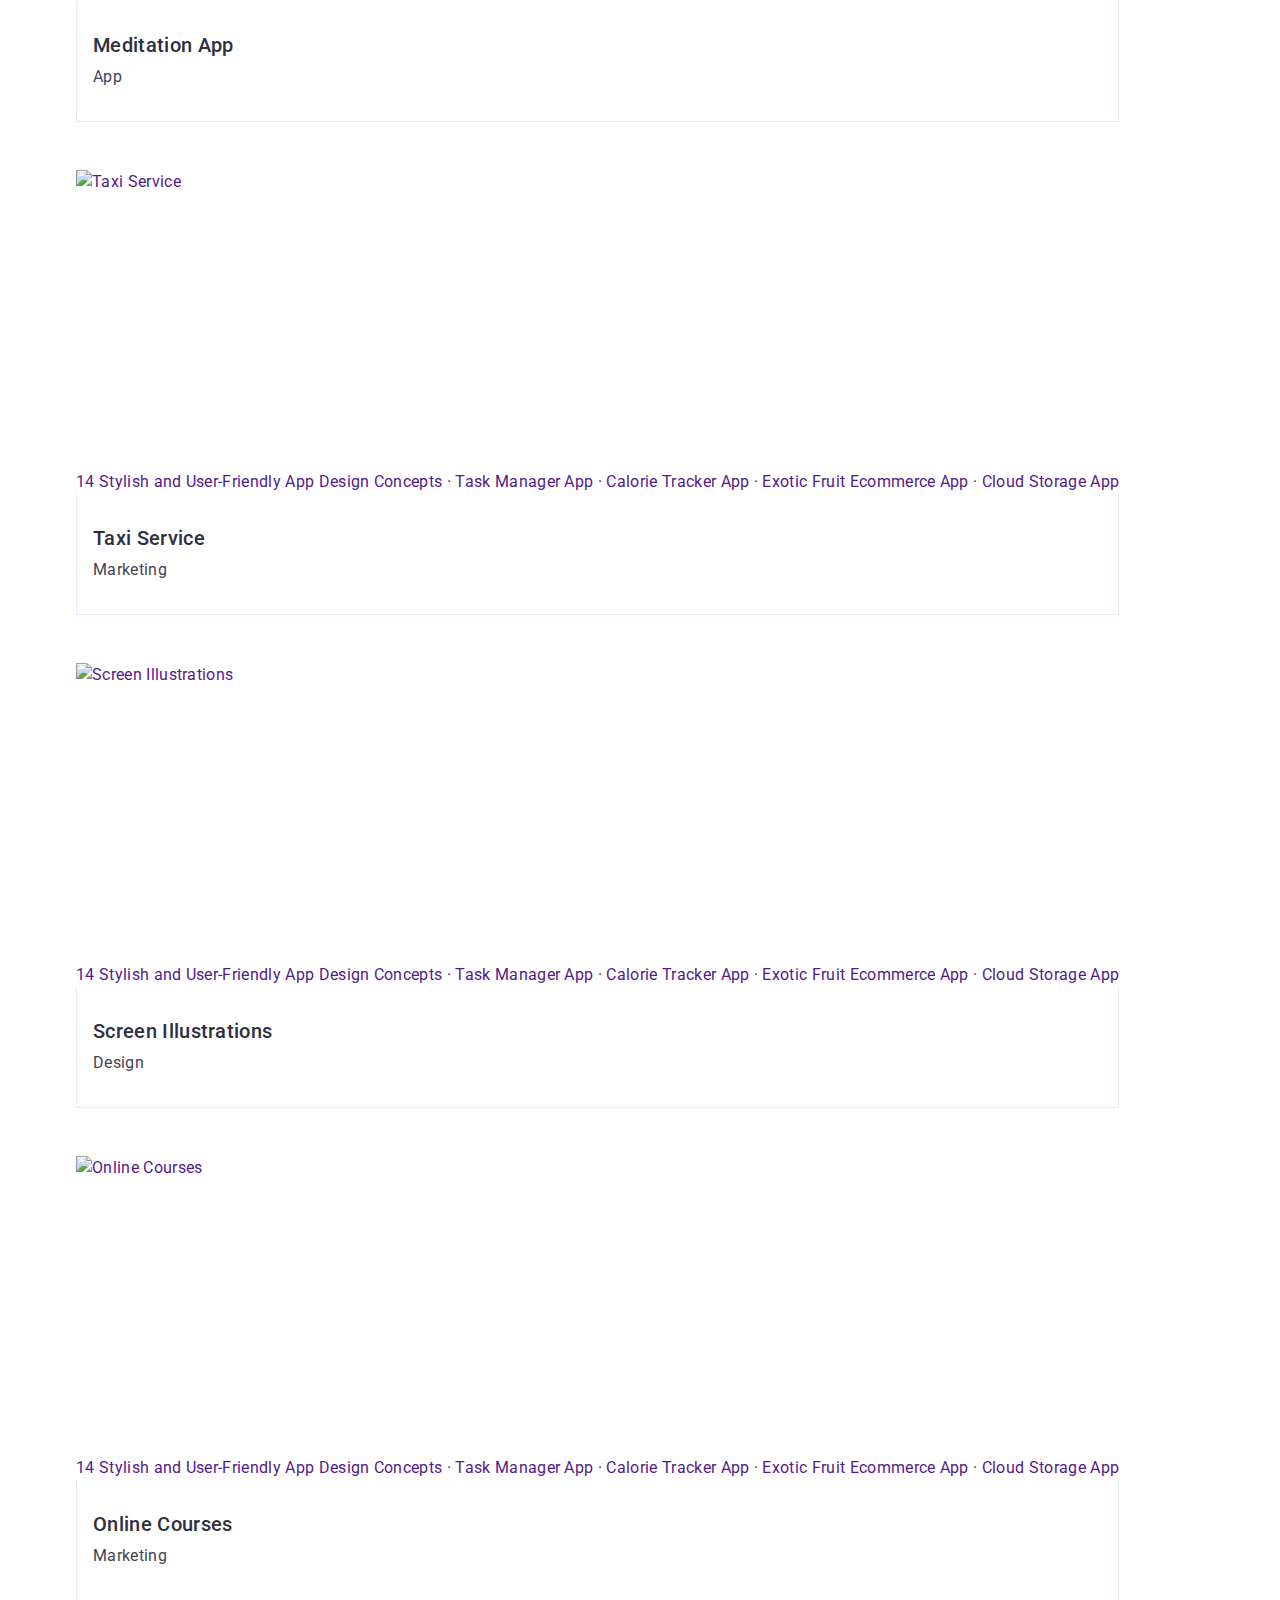
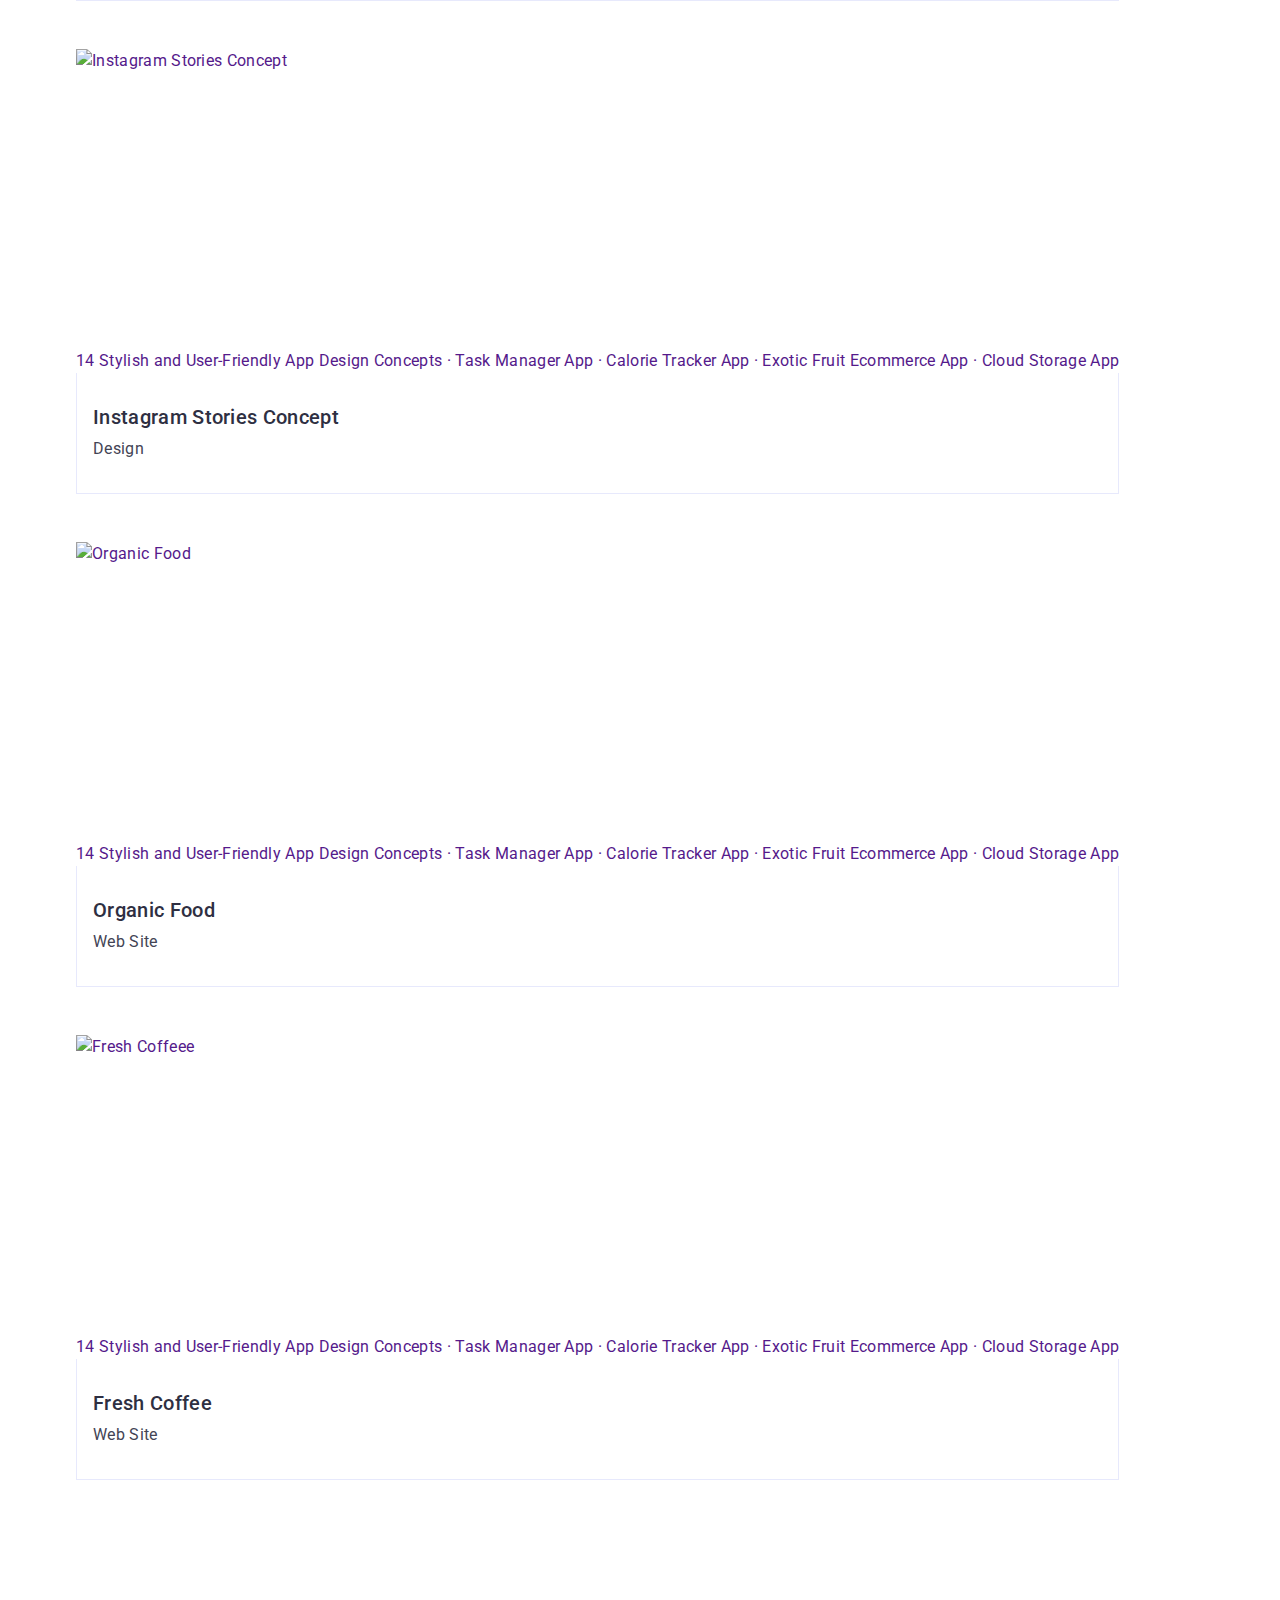
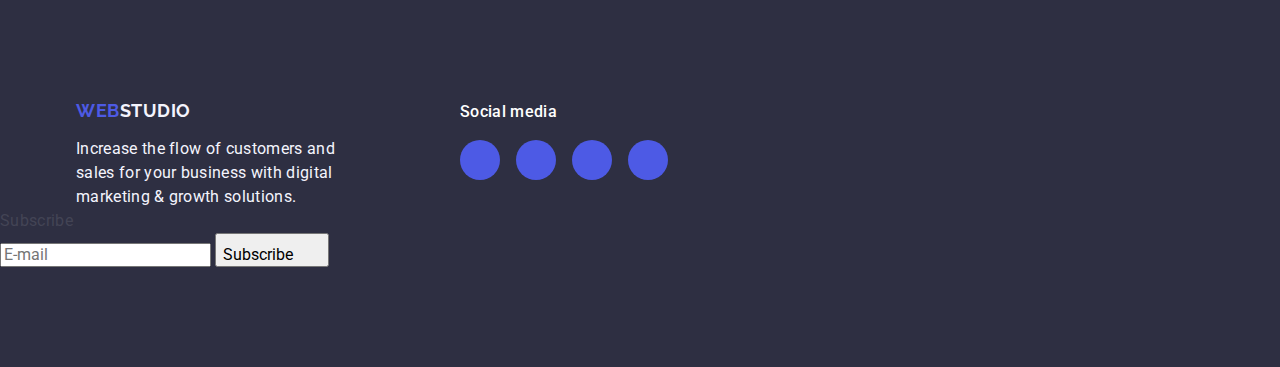
==== commit 2141f6f7: "last commit" ====
--- a/portfolio.html
+++ b/portfolio.html
@@ -28,7 +28,9 @@
           >
           <ul class="nav">
             <li><a class="nav-link" href="index.html">Studio</a></li>
-            <li><a class="nav-link" href="portfolio.html">Portfolio</a></li>
+            <li>
+              <a class="nav-link current" href="portfolio.html">Portfolio</a>
+            </li>
             <li><a class="nav-link" href="#contacts">Contacts</a></li>
           </ul>
         </nav>
@@ -74,13 +76,20 @@
 
           <ul class="portfolio-list">
             <li class="project-card">
-              <a href="">
-                <img
-                  src="./images/portfolio/img1.jpg"
-                  alt="Banking App Interface Concept"
-                  width="360"
-                  height="300"
-                />
+              <a href="" class="project-link">
+                <div class="project-wrapper">
+                  <img
+                    src="./images/portfolio/img1.jpg"
+                    alt="Banking App Interface Concept"
+                    width="360"
+                    height="300"
+                  />
+                  <p class="overlay">
+                    14 Stylish and User-Friendly App Design Concepts · Task
+                    Manager App · Calorie Tracker App · Exotic Fruit Ecommerce
+                    App · Cloud Storage App
+                  </p>
+                </div>
                 <div class="project-text">
                   <h2 class="text-title">Banking App Interface Concept</h2>
                   <p class="text">App</p>
@@ -88,13 +97,20 @@
               </a>
             </li>
             <li class="project-card">
-              <a href="">
-                <img
-                  src="./images/portfolio/img2.jpg"
-                  alt="Cashless Payment"
-                  width="360"
-                  height="300"
-                />
+              <a href="" class="project-link">
+                <div class="project-wrapper">
+                  <img
+                    src="./images/portfolio/img2.jpg"
+                    alt="Cashless Payment"
+                    width="360"
+                    height="300"
+                  />
+                  <p class="overlay">
+                    14 Stylish and User-Friendly App Design Concepts · Task
+                    Manager App · Calorie Tracker App · Exotic Fruit Ecommerce
+                    App · Cloud Storage App
+                  </p>
+                </div>
                 <div class="project-text">
                   <h2 class="text-title">Cashless Payment</h2>
                   <p class="text">Marketing</p>
@@ -102,13 +118,20 @@
               </a>
             </li>
             <li class="project-card">
-              <a href="">
-                <img
-                  src="./images/portfolio/img3.jpg"
-                  alt="Meditation App"
-                  width="360"
-                  height="300"
-                />
+              <a href="" class="project-link">
+                <div class="project-wrapper">
+                  <img
+                    src="./images/portfolio/img3.jpg"
+                    alt="Meditation App"
+                    width="360"
+                    height="300"
+                  />
+                  <p class="overlay">
+                    14 Stylish and User-Friendly App Design Concepts · Task
+                    Manager App · Calorie Tracker App · Exotic Fruit Ecommerce
+                    App · Cloud Storage App
+                  </p>
+                </div>
                 <div class="project-text">
                   <h2 class="text-title">Meditation App</h2>
                   <p class="text">App</p>
@@ -116,13 +139,20 @@
               </a>
             </li>
             <li class="project-card">
-              <a href="">
-                <img
-                  src="./images/portfolio/img4.jpg"
-                  alt="Taxi Service"
-                  width="360"
-                  height="300"
-                />
+              <a href="" class="project-link">
+                <div class="project-wrapper">
+                  <img
+                    src="./images/portfolio/img4.jpg"
+                    alt="Taxi Service"
+                    width="360"
+                    height="300"
+                  />
+                  <p class="overlay">
+                    14 Stylish and User-Friendly App Design Concepts · Task
+                    Manager App · Calorie Tracker App · Exotic Fruit Ecommerce
+                    App · Cloud Storage App
+                  </p>
+                </div>
                 <div class="project-text">
                   <h2 class="text-title">Taxi Service</h2>
                   <p class="text">Marketing</p>
@@ -130,13 +160,20 @@
               </a>
             </li>
             <li class="project-card">
-              <a href="">
-                <img
-                  src="./images/portfolio/img5.jpg"
-                  alt="Screen Illustrations"
-                  width="360"
-                  height="300"
-                />
+              <a href="" class="project-link">
+                <div class="project-wrapper">
+                  <img
+                    src="./images/portfolio/img5.jpg"
+                    alt="Screen Illustrations"
+                    width="360"
+                    height="300"
+                  />
+                  <p class="overlay">
+                    14 Stylish and User-Friendly App Design Concepts · Task
+                    Manager App · Calorie Tracker App · Exotic Fruit Ecommerce
+                    App · Cloud Storage App
+                  </p>
+                </div>
                 <div class="project-text">
                   <h2 class="text-title">Screen Illustrations</h2>
                   <p class="text">Design</p>
@@ -144,13 +181,20 @@
               </a>
             </li>
             <li class="project-card">
-              <a href="">
-                <img
-                  src="./images/portfolio/img6.jpg"
-                  alt="Online Courses"
-                  width="360"
-                  height="300"
-                />
+              <a href="" class="project-link">
+                <div class="project-wrapper">
+                  <img
+                    src="./images/portfolio/img6.jpg"
+                    alt="Online Courses"
+                    width="360"
+                    height="300"
+                  />
+                  <p class="overlay">
+                    14 Stylish and User-Friendly App Design Concepts · Task
+                    Manager App · Calorie Tracker App · Exotic Fruit Ecommerce
+                    App · Cloud Storage App
+                  </p>
+                </div>
                 <div class="project-text">
                   <h2 class="text-title">Online Courses</h2>
                   <p class="text">Marketing</p>
@@ -158,13 +202,20 @@
               </a>
             </li>
             <li class="project-card">
-              <a href="">
-                <img
-                  src="./images/portfolio/img7.jpg"
-                  alt="Instagram Stories Concept"
-                  width="360"
-                  height="300"
-                />
+              <a href="" class="project-link">
+                <div class="project-wrapper">
+                  <img
+                    src="./images/portfolio/img7.jpg"
+                    alt="Instagram Stories Concept"
+                    width="360"
+                    height="300"
+                  />
+                  <p class="overlay">
+                    14 Stylish and User-Friendly App Design Concepts · Task
+                    Manager App · Calorie Tracker App · Exotic Fruit Ecommerce
+                    App · Cloud Storage App
+                  </p>
+                </div>
                 <div class="project-text">
                   <h2 class="text-title">Instagram Stories Concept</h2>
                   <p class="text">Design</p>
@@ -172,13 +223,20 @@
               </a>
             </li>
             <li class="project-card">
-              <a href="">
-                <img
-                  src="./images/portfolio/img8.jpg"
-                  alt="Organic Food"
-                  width="360"
-                  height="300"
-                />
+              <a href="" class="project-link">
+                <div class="project-wrapper">
+                  <img
+                    src="./images/portfolio/img8.jpg"
+                    alt="Organic Food"
+                    width="360"
+                    height="300"
+                  />
+                  <p class="overlay">
+                    14 Stylish and User-Friendly App Design Concepts · Task
+                    Manager App · Calorie Tracker App · Exotic Fruit Ecommerce
+                    App · Cloud Storage App
+                  </p>
+                </div>
                 <div class="project-text">
                   <h2 class="text-title">Organic Food</h2>
                   <p class="text">Web Site</p>
@@ -186,13 +244,20 @@
               </a>
             </li>
             <li class="project-card">
-              <a href="">
-                <img
-                  src="./images/portfolio/img4.jpg"
-                  alt="Fresh Coffeee"
-                  width="360"
-                  height="300"
-                />
+              <a href="" class="project-link">
+                <div class="project-wrapper">
+                  <img
+                    src="./images/portfolio/img4.jpg"
+                    alt="Fresh Coffeee"
+                    width="360"
+                    height="300"
+                  />
+                  <p class="overlay">
+                    14 Stylish and User-Friendly App Design Concepts · Task
+                    Manager App · Calorie Tracker App · Exotic Fruit Ecommerce
+                    App · Cloud Storage App
+                  </p>
+                </div>
                 <div class="project-text">
                   <h2 class="text-title">Fresh Coffee</h2>
                   <p class="text">Web Site</p>
@@ -274,6 +339,27 @@
           </ul>
         </div>
       </div>
+      <div class="subscribe-footer-form">
+        <p class="subscribe-form-text">Subscribe</p>
+        <form class="subscribe-form" name="subscribe">
+          <label class="subscribe-label" for="user_email">
+            <input
+              class="subscribe-input"
+              type="email"
+              name="user_email"
+              id="user_email"
+              placeholder="E-mail"
+            />
+          </label>
+
+          <button class="subscribe-button" type="submit">
+            Subscribe
+            <svg class="subscribe-icon" width="24" height="24">
+              <use href="./images/icons.svg#icon-send"></use>
+            </svg>
+          </button>
+        </form>
+      </div>
     </footer>
   </body>
 </html>
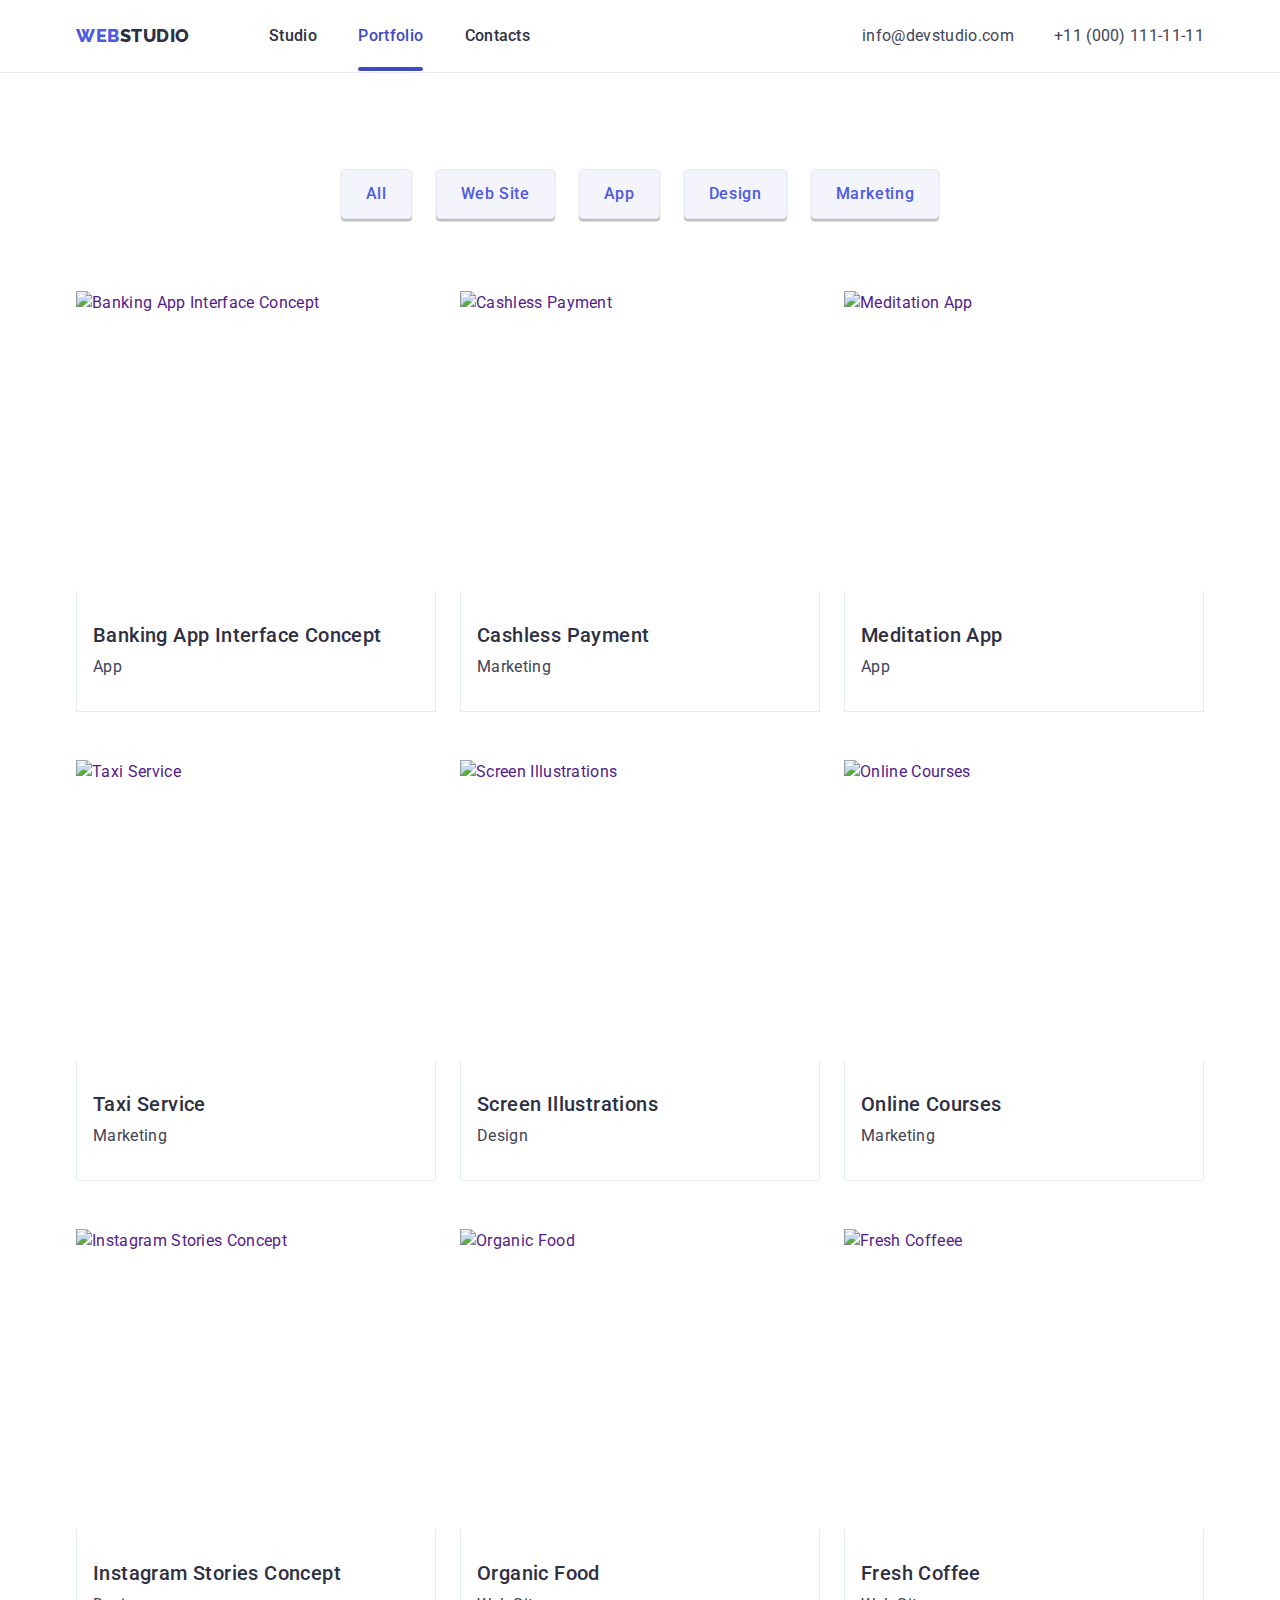
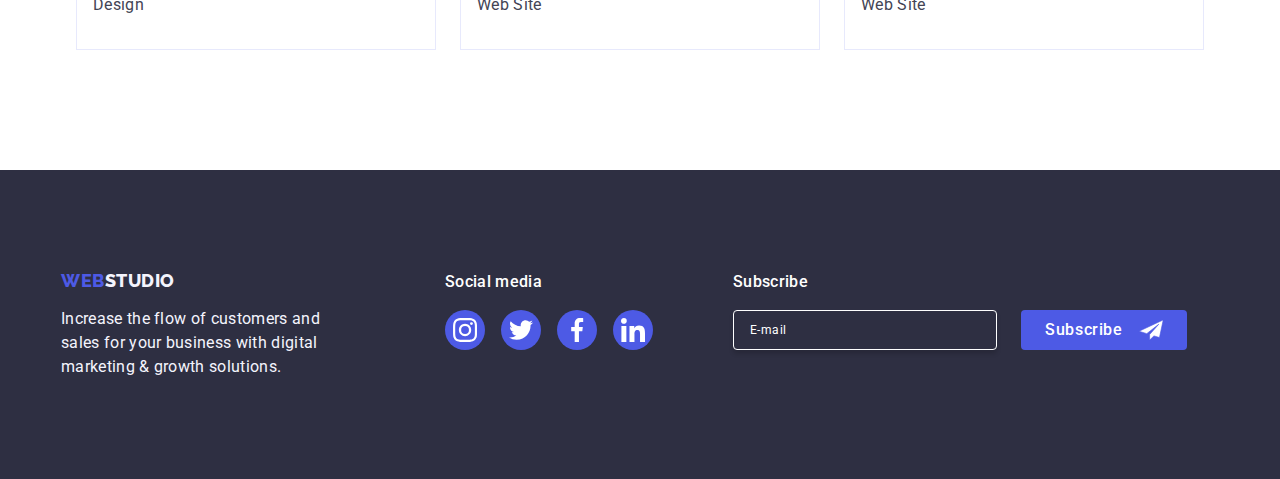
==== commit 090a2207: "portfolio menu" ====
--- a/portfolio.html
+++ b/portfolio.html
@@ -26,6 +26,18 @@
             ><span class="logo-web">Web</span
             ><span class="logo-studio">Studio</span></a
           >
+          <!-- Modal menu -->
+          <button
+            class="menu-toggle js-open-menu"
+            aria-expanded="false"
+            aria-controls="mobile-menu"
+            aria-label="Open menu button"
+          >
+            <svg class="menu-toggle-icon" width="32" height="22">
+              <use href="./images/icons.svg#burger-menu"></use>
+            </svg>
+          </button>
+
           <ul class="nav">
             <li><a class="nav-link" href="index.html">Studio</a></li>
             <li>
@@ -338,28 +350,121 @@
             </li>
           </ul>
         </div>
-      </div>
-      <div class="subscribe-footer-form">
-        <p class="subscribe-form-text">Subscribe</p>
-        <form class="subscribe-form" name="subscribe">
-          <label class="subscribe-label" for="user_email">
-            <input
-              class="subscribe-input"
-              type="email"
-              name="user_email"
-              id="user_email"
-              placeholder="E-mail"
-            />
-          </label>
-
-          <button class="subscribe-button" type="submit">
-            Subscribe
-            <svg class="subscribe-icon" width="24" height="24">
-              <use href="./images/icons.svg#icon-send"></use>
-            </svg>
-          </button>
-        </form>
+
+        <div class="subscribe-footer-form">
+          <p class="subscribe-form-text">Subscribe</p>
+          <form class="subscribe-form" name="subscribe">
+            <label class="subscribe-label" for="user_email">
+              <input
+                class="subscribe-input"
+                type="email"
+                name="user_email"
+                id="user_email"
+                placeholder="E-mail"
+              />
+            </label>
+
+            <button class="subscribe-button" type="submit">
+              Subscribe
+              <svg class="subscribe-icon" width="24" height="24">
+                <use href="./images/icons.svg#icon-send"></use>
+              </svg>
+            </button>
+          </form>
+        </div>
       </div>
     </footer>
+
+    <div class="menu-container js-menu-container" id="mobile-menu">
+      <button
+        class="menu-toggle-close js-close-menu"
+        aria-label="Close menu button"
+      >
+        <svg class="toggle-icon-close" width="24" height="24">
+          <use href="./images/icons.svg#icon-close"></use>
+        </svg>
+      </button>
+
+      <ul class="mobile-menu">
+        <li>
+          <a href="./index.html" class="link">Studio</a>
+        </li>
+        <li>
+          <a href="./portfolio.html" class="link active">Portfolio</a>
+        </li>
+        <li>
+          <a href="#contacts" class="link">Contacts</a>
+        </li>
+      </ul>
+
+      <ul class="mobile-contacts">
+        <li>
+          <a class="contact-link accent" href="tel:+110001111111"
+            >+11 (000) 111-11-11</a
+          >
+        </li>
+        <li>
+          <a class="contact-link mail" href="mailto:info@devstudio.com"
+            >info@devstudio.com</a
+          >
+        </li>
+      </ul>
+
+      <ul class="team-list-icons mobile-socials">
+        <li>
+          <a
+            class="team-links"
+            href="https://instagram.com"
+            target="_blank"
+            rel="noopener noreferrer"
+            aria-label="Link to instagram.com"
+          >
+            <svg class="team-icons" width="16" height="16">
+              <use href="./images/icons.svg#icon-instagram"></use>
+            </svg>
+          </a>
+        </li>
+        <li>
+          <a
+            class="team-links"
+            href="https://twitter.com"
+            target="_blank"
+            rel="noopener noreferrer"
+            aria-label="Link to twitter.com"
+          >
+            <svg class="team-icons" width="16" height="16">
+              <use href="./images/icons.svg#icon-twitter"></use>
+            </svg>
+          </a>
+        </li>
+        <li>
+          <a
+            class="team-links"
+            href="https://facebook.com"
+            target="_blank"
+            rel="noopener noreferrer"
+            aria-label="Link to facebook.com"
+          >
+            <svg class="team-icons" width="16" height="16">
+              <use href="./images/icons.svg#icon-facebook"></use>
+            </svg>
+          </a>
+        </li>
+        <li>
+          <a
+            class="team-links"
+            href="https://www.linkedin.com"
+            target="_blank"
+            rel="noopener noreferrer"
+            aria-label="Link to linkedin.com"
+          >
+            <svg class="team-icons" width="16" height="16">
+              <use href="./images/icons.svg#icon-linkedin"></use>
+            </svg>
+          </a>
+        </li>
+      </ul>
+    </div>
+    <script defer src="./js/mobile-menu.js"></script>
   </body>
 </html>
--- a/css/styles.css
+++ b/css/styles.css
@@ -1,4 +1,9 @@
+.hide {
+  display: none;
+}
+
 :root {
+  scroll-behavior: smooth;
   --primary-brand: #4d5ae5;
   --pressed-state: #404bbf;
   --dark: #2e2f42;
@@ -47,12 +52,32 @@
   height: auto;
 }
 
+/* Mobile styles */
+
 .container {
-  max-width: 1158px;
-  padding-left: 15px;
-  padding-right: 15px;
+  min-width: 320px;
+  max-width: 428px;
+  padding-left: 16px;
+  padding-right: 16px;
   margin-left: auto;
   margin-right: auto;
+}
+
+/* Tablet styles */
+
+@media only screen and (min-width: 768px) {
+  .container {
+    max-width: 768px;
+  }
+}
+/* Desktop styles */
+
+@media only screen and (min-width: 1158px) {
+  .container {
+    max-width: 1158px;
+    padding-left: 15px;
+    padding-right: 15px;
+  }
 }
 
 .visually-hidden {
@@ -68,6 +93,8 @@
   overflow: hidden;
 }
 
+/* Header */
+
 .header {
   border-bottom: 1px solid #e7e9fc;
 }
@@ -76,16 +103,23 @@
   display: flex;
   align-items: center;
   flex-basis: 115px;
-  margin-right: 76px;
+  padding-top: 24px;
+  padding-bottom: 24px;
+}
+
+@media only screen and (min-width: 1158px) {
+  .header .logo {
+    margin-right: 76px;
+  }
 }
 
 .logo {
   font-family: "Raleway", sans-serif;
-  font-weight: 700;
+  font-weight: 800;
   text-decoration: none;
   text-transform: uppercase;
   font-size: 18px;
-  line-height: 21px;
+  line-height: 117%;
   letter-spacing: 0.03em;
   text-align: left;
 }
@@ -100,62 +134,138 @@
 
 .header-menu {
   display: flex;
-}
-
-.header .nav {
-  display: flex;
+  align-items: center;
   justify-content: space-between;
-  align-items: center;
-  gap: 40px;
-}
-
-.header .nav-link {
-  font-weight: 500;
-  text-align: left;
-  color: var(--dark);
-  padding-top: 24px;
-  padding-bottom: 24px;
-}
-
-.nav-link:active {
-  color: var(--pressed-state);
-  text-decoration: underline;
-}
-
-.nav-link:hover,
-.nav-link:focus {
-  color: var(--pressed-state);
-  text-decoration: underline;
-}
-
-.address {
-  display: flex;
-  gap: 40px;
-  align-items: center;
-  padding-top: 24px;
-  padding-bottom: 24px;
-}
-.address-link {
-  color: inherit;
-  font-style: normal;
-}
-
-.address-link:active {
-  color: var(--pressed-state);
-  text-decoration: underline;
-}
-
-.address-link:hover,
-.address-link:focus {
-  color: var(--pressed-state);
-  text-decoration: underline;
-}
-
-.container-nav {
-  display: flex;
-  justify-content: space-between;
-  align-items: center;
-}
+  flex-grow: 1;
+}
+
+@media only screen and (max-width: 767px) {
+  .header .nav {
+    display: none;
+  }
+}
+
+@media only screen and (max-width: 767px) {
+  .address {
+    display: none;
+  }
+}
+
+@media only screen and (min-width: 768px) {
+  .menu-toggle {
+    display: none;
+  }
+
+  .header .nav {
+    display: flex;
+    justify-content: space-between;
+    align-items: center;
+    gap: 40px;
+    flex-basis: 251px;
+    margin-left: 120px;
+    margin-right: 120px;
+  }
+
+  .header .nav-link {
+    font-weight: 500;
+    text-align: left;
+    color: var(--dark);
+    padding-top: 24px;
+    padding-bottom: 24px;
+    line-height: 150%;
+    position: relative;
+    transition: color 250ms cubic-bezier(0.4, 0, 0.2, 1);
+  }
+
+  .header .nav-link::after {
+    display: block;
+    content: "";
+    position: absolute;
+    left: 0;
+    bottom: 0;
+    width: 100%;
+    height: 4px;
+    border-radius: 2px;
+    background-color: transparent;
+  }
+
+  .header .nav-link.current {
+    color: var(--pressed-state);
+    padding-bottom: 26px;
+  }
+
+  .header .nav-link.current::after {
+    content: "";
+    display: block;
+    width: 100%;
+    height: 4px;
+    border-radius: 2px;
+    background-color: var(--pressed-state);
+  }
+
+  .nav-link:active {
+    color: var(--pressed-state);
+  }
+
+  .nav-link:hover,
+  .nav-link:focus {
+    color: var(--pressed-state);
+  }
+
+  .address {
+    display: flex;
+    flex-direction: row;
+    flex-wrap: wrap;
+    align-items: center;
+    gap: 12px;
+  }
+
+  .address-link {
+    display: flex;
+    color: inherit;
+    font-style: normal;
+    font-size: 12px;
+    line-height: 117%;
+    transition: color 250ms cubic-bezier(0.4, 0, 0.2, 1);
+  }
+
+  .address-link:active {
+    color: var(--pressed-state);
+  }
+
+  .address-link:hover,
+  .address-link:focus {
+    color: var(--pressed-state);
+  }
+
+  .container-nav {
+    display: flex;
+    justify-content: space-between;
+    align-items: center;
+  }
+}
+
+@media only screen and (min-width: 1158px) {
+  .header .nav {
+    flex-basis: 261px;
+    margin-left: 0px;
+    margin-right: 332px;
+  }
+
+  .address {
+    display: flex;
+    gap: 40px;
+    align-items: center;
+    padding-top: 24px;
+    padding-bottom: 24px;
+  }
+
+  .address-link {
+    font-size: 16px;
+    line-height: 150%;
+  }
+}
+/* Hero */
 
 .hero-section {
   background-color: var(--dark);
@@ -163,22 +273,101 @@
       rgba(46, 47, 66, 0.7),
       rgba(46, 47, 66, 0.7)
     ),
-    url(/images/hero-bg.jpg);
-  padding-top: 188px;
-  padding-bottom: 188px;
+    url(../images/hero/Dark-bg_mob@1x.jpg);
+  background-repeat: no-repeat;
+  background-position: center;
+  background-size: cover;
+  max-width: 428px;
+  margin: 0 auto;
+  padding: 112px 0;
+}
+
+@media (min-resolution: 192dpi) {
+  .hero-section {
+    background-color: var(--dark);
+    background-image: linear-gradient(
+        rgba(46, 47, 66, 0.7),
+        rgba(46, 47, 66, 0.7)
+      ),
+      url(../images/hero/Dark-bg_mob@2x.jpg);
+  }
+}
+
+@media only screen and (min-width: 768px) {
+  .hero-section {
+    max-width: 768px;
+    margin: 0 auto;
+    background-image: linear-gradient(
+        rgba(46, 47, 66, 0.7),
+        rgba(46, 47, 66, 0.7)
+      ),
+      url(../images/hero/Dark-bg_tab@1x.jpg);
+  }
+}
+
+@media only screen and (min-width: 768px) and (min-resolution: 192dpi) {
+  .hero-section {
+    background-color: var(--dark);
+    background-image: linear-gradient(
+        rgba(46, 47, 66, 0.7),
+        rgba(46, 47, 66, 0.7)
+      ),
+      url(../images/hero/Dark-bg_tab@2x.jpg);
+  }
+}
+
+@media only screen and (min-width: 1158px) {
+  .hero-section {
+    padding-top: 188px;
+    padding-bottom: 188px;
+    max-width: 1440px;
+    margin: 0 auto;
+    background-image: linear-gradient(
+        rgba(46, 47, 66, 0.7),
+        rgba(46, 47, 66, 0.7)
+      ),
+      url(../images/hero/Dark-bg_desk@1x.jpg);
+  }
+}
+
+@media only screen and (min-width: 1158px) and (min-resolution: 192dpi) {
+  .hero-section {
+    background-color: var(--dark);
+    background-image: linear-gradient(
+        rgba(46, 47, 66, 0.7),
+        rgba(46, 47, 66, 0.7)
+      ),
+      url(../images/hero/Dark-bg_desk@2x.jpg);
+  }
 }
 
 .hero-section .title {
   font-weight: 700;
-  font-size: 56px;
-  line-height: 60px;
+  font-size: 36px;
+  line-height: 111%;
   color: var(--white);
   text-align: center;
-  max-width: 496px;
-  margin-bottom: 48px;
+  max-width: 320px;
+  margin-bottom: 72px;
   margin-left: auto;
   margin-right: auto;
   align-items: center;
+  text-transform: capitalize;
+}
+@media only screen and (min-width: 768px) {
+  .hero-section .title {
+    font-size: 56px;
+    line-height: 107%;
+    text-transform: none;
+    max-width: 496px;
+    margin-bottom: 36px;
+  }
+}
+
+@media only screen and (min-width: 1158px) {
+  .hero-section .title {
+    margin-bottom: 48px;
+  }
 }
 
 .hero-section .button {
@@ -186,101 +375,211 @@
   font-family: inherit;
   font-weight: 500;
   letter-spacing: 0.04em;
+  line-height: 150%;
   cursor: pointer;
   text-align: center;
   color: var(--white);
   background-color: var(--primary-brand);
+  box-shadow: 0 4px 4px 0 rgba(0, 0, 0, 0.15);
   align-items: center;
   min-width: 169px;
   height: 56px;
   border: none;
-  border-radius: 4px;
+  padding: 16px 32px;
   margin-left: auto;
   margin-right: auto;
-}
+  transition: background-color 250ms cubic-bezier(0.4, 0, 0.2, 1);
+}
+
 .hero-section .button:hover,
 .hero-section .button:focus {
   background-color: var(--pressed-state);
 }
 
+/* Features */
+
 .features {
-  padding-top: 120px;
-  padding-bottom: 120px;
+  padding-top: 96px;
+  padding-bottom: 96px;
+}
+
+@media only screen and (min-width: 1158px) {
+  .features {
+    padding-top: 120px;
+    padding-bottom: 120px;
+    margin-bottom: 120px;
+  }
 }
 
 .features-list {
   display: flex;
-  gap: 24px;
-  align-items: center;
+  flex-direction: column;
+  gap: 72px;
+  align-items: center;
+}
+
+@media only screen and (min-width: 768px) {
+  .features-list {
+    flex-direction: row;
+    flex-wrap: wrap;
+    column-gap: 24px;
+    row-gap: 72px;
+  }
+}
+
+@media only screen and (min-width: 1158px) {
+  .features-list {
+    flex-wrap: nowrap;
+    gap: 24px;
+  }
 }
 
 .features-wrapper {
-  display: flex;
-  justify-content: center;
-  align-items: center;
-  height: 112px;
+  display: none;
+}
+
+@media only screen and (min-width: 1158px) {
+  .features-wrapper {
+    display: flex;
+    justify-content: center;
+    align-items: center;
+    height: 112px;
+    background-color: var(--light);
+  }
+}
+
+@media only screen and (min-width: 768px) {
+  .features-item {
+    max-width: 356px;
+    max-height: 120px;
+  }
+}
+
+@media only screen and (min-width: 1158px) {
+  .features-item {
+    width: calc((100% - 72px) / 4);
+  }
+}
+
+.features-item .text-title {
+  font-weight: 700;
+  font-size: 36px;
+  color: var(--dark);
+  text-align: center;
+  line-height: 111%;
+  margin-bottom: 8px;
+  text-transform: capitalize;
+}
+
+@media only screen and (min-width: 768px) {
+  .features-item .text-title {
+    text-align: left;
+  }
+}
+
+@media only screen and (min-width: 1158px) {
+  .features-item .text-title {
+    font-weight: 500;
+    font-size: 20px;
+    text-align: left;
+    margin-top: 8px;
+    margin-bottom: 8px;
+    line-height: 120%;
+  }
+}
+
+.features .text {
+  font-weight: 500;
+  text-align: left;
+  line-height: 150%;
+}
+
+@media only screen and (min-width: 1158px) {
+  .features-item .text {
+    font-weight: 400;
+    text-align: left;
+  }
+}
+
+/* Works */
+
+@media only screen and (max-width: 1157px) {
+  .works-section {
+    display: none;
+  }
+}
+
+@media only screen and (min-width: 1158px) {
+  .works-section {
+    padding-bottom: 120px;
+  }
+
+  .section-title {
+    color: var(--dark);
+    font-weight: 700;
+    font-size: 36px;
+    line-height: 40px;
+    text-align: center;
+  }
+
+  .works-list {
+    display: flex;
+    align-items: center;
+    gap: 24px;
+    margin-top: 72px;
+  }
+}
+
+/* Works */
+
+.id-section {
   background-color: var(--light);
-}
-.features-item {
-  width: calc((100% - 72px) / 4);
-}
-
-.text-title {
-  font-weight: 500;
-  font-size: 20px;
-  color: var(--dark);
-}
-
-.hero-section .text-title {
-  padding-bottom: 8px;
-}
-
-.text {
-  color: var(--body-text);
-}
-
-.features .text-title {
-  text-align: left;
-  margin-top: 8px;
-  margin-bottom: 8px;
-}
-
-.features .text {
-  text-align: left;
-}
-
-.works-section {
-  padding-bottom: 120px;
-}
-
-.section-title {
+  padding-top: 96px;
+  padding-bottom: 96px;
+}
+
+@media only screen and (min-width: 768px) {
+}
+
+@media only screen and (min-width: 1158px) {
+  .id-section {
+    padding-top: 120px;
+    padding-bottom: 120px;
+  }
+}
+
+.id-section .section-title {
   color: var(--dark);
   font-weight: 700;
   font-size: 36px;
-  line-height: 40px;
+  line-height: 111%;
+  text-transform: capitalize;
   text-align: center;
-}
-
-.works-list {
-  display: flex;
-  align-items: center;
-  gap: 24px;
-  margin-top: 72px;
-}
-
-.id-section {
-  background-color: var(--light);
-  padding-top: 120px;
-  padding-bottom: 120px;
-}
-
-.id-section .section-title {
   margin-bottom: 72px;
 }
 
 .team-list {
   display: flex;
-  gap: 24px;
+  flex-direction: column;
+  gap: 72px;
+  justify-content: center;
+  align-items: center;
+}
+
+@media only screen and (min-width: 768px) {
+  .team-list {
+    flex-direction: row;
+    flex-wrap: wrap;
+    column-gap: 24px;
+    row-gap: 64px;
+  }
+}
+
+@media only screen and (min-width: 1158px) {
+  .team-list {
+    flex-wrap: nowrap;
+    gap: 24px;
+  }
 }
 
 .team-card {
@@ -309,13 +608,11 @@
   height: 40px;
   background-color: var(--primary-brand);
   border-radius: 50%;
+  transition: background-color 250ms cubic-bezier(0.4, 0, 0.2, 1);
 }
 
 .team-links:hover,
 .team-links:focus {
-  transition-property: background-color;
-  transition-duration: 250ms;
-  transition-timing-function: cubic-bezier(0.4, 0, 0.2, 1);
   background-color: var(--pressed-state);
 }
 
@@ -336,32 +633,68 @@
   padding-bottom: 32px;
 }
 
+/* Customers */
+
 .customers {
-  padding-bottom: 120px;
+  padding-top: 96px;
+  padding-bottom: 96px;
+}
+
+@media only screen and (min-width: 1158px) {
+  .customers {
+    padding-top: 120px;
+    padding-bottom: 120px;
+  }
 }
 
 .customers-title {
   color: var(--dark);
   font-weight: 700;
   font-size: 36px;
-  line-height: 1.11111;
+  line-height: 111%;
   text-transform: capitalize;
   text-align: center;
-  padding-top: 120px;
   margin-bottom: 72px;
 }
 
 .customers-list {
   display: flex;
-  gap: 24px;
-}
+  flex-wrap: wrap;
+  column-gap: 16px;
+  row-gap: 72px;
+  justify-content: center;
+}
+
+@media only screen and (min-width: 768px) {
+  .customers-list {
+    column-gap: 24px;
+  }
+}
+
+@media only screen and (min-width: 1158px) {
+  .customers-list {
+    flex-wrap: nowrap;
+    gap: 24px;
+  }
+}
+
 .customers-wrapper {
   display: flex;
   border: 1px solid var(--subtle-text);
   border-radius: 4px;
-  padding: 16px 32px;
-  width: 168px;
-  height: 88px;
+  padding: 16px 40px;
+}
+
+@media only screen and (min-width: 768px) {
+  .customers-wrapper {
+    padding: 16px 32px;
+  }
+}
+
+@media only screen and (min-width: 1158px) {
+  .customers-wrapper {
+    padding: 16px 32px;
+  }
 }
 
 .customers-wrapper:hover,
@@ -392,18 +725,25 @@
   fill: var(--pressed-state);
 }
 
+/* Footer */
+
 .footer {
   background-color: var(--dark);
-  padding-top: 100px;
-  padding-bottom: 100px;
+  padding-top: 96px;
+  padding-bottom: 96px;
 }
 
 .footer .container {
   display: flex;
-}
+  flex-direction: column;
+  gap: 72px;
+  align-items: center;
+}
+
 .footer-logo-part {
-  max-width: 264px;
+  max-width: 268px;
   max-height: 112px;
+  text-align: center;
 }
 
 .footer .logo {
@@ -417,10 +757,13 @@
 .footer-text {
   text-align: left;
   color: var(--light);
+  font-weight: 400;
+  line-height: 150%;
 }
 
 .footer-socials {
-  margin-left: 120px;
+  margin-left: 110px;
+  margin-right: 110px;
   max-width: 208px;
 }
 
@@ -428,6 +771,7 @@
   font-weight: 500;
   line-height: 1.5;
   color: var(--white);
+  text-align: center;
 }
 
 .footer-list-icons {
@@ -446,19 +790,193 @@
   height: 40px;
   background-color: var(--primary-brand);
   border-radius: 50%;
+  transition: background-color 250ms cubic-bezier(0.4, 0, 0.2, 1);
 }
 
 .footer-link:hover,
 .footer-link:focus {
+  background-color: var(--success);
+}
+
+.footer-icons {
+  fill: var(--white);
+}
+
+.subscribe-footer-form {
+  max-width: 398px;
+  width: 100%;
+  margin-left: 15px;
+  margin-right: 15px;
+}
+
+.subscribe-form-text {
+  color: var(--white);
+  font-weight: 500;
+  margin-bottom: 16px;
+  text-align: center;
+}
+
+.subscribe-form {
+  display: flex;
+  flex-direction: column;
+  align-items: center;
+  gap: 24px;
+}
+
+.subscribe-label {
+  max-width: 398px;
+  flex-basis: 100%;
+  height: 40px;
+}
+
+.subscribe-input {
+  width: 100%;
+  height: 100%;
+  padding-left: 16px;
+  padding-right: 346px;
+  padding-top: 8px;
+  padding-bottom: 8px;
+  color: var(--white);
+  opacity: 0.6;
+  background-color: transparent;
+  border: 1px solid var(--white);
+  border-radius: 4px;
+  box-shadow: 0px 4px 4px 0px rgba(0, 0, 0, 0.15);
+  outline: transparent;
+  font-size: 12px;
+  line-height: 200%;
+  letter-spacing: 0.04em;
+}
+
+.subscribe-input::placeholder {
+  color: currentColor;
+  width: 36px;
+}
+
+.subscribe-input:focus {
+  color: var(--primary-brand);
+}
+
+.subscribe-button {
+  display: inline-flex;
+  align-items: center;
+  justify-content: center;
+  padding: 8px 24px;
+  border: none;
+  gap: 16px;
+
+  font-weight: 500;
+  font-size: 16px;
+  line-height: 1.5;
+  letter-spacing: 0.04em;
+  color: #fff;
+  background-color: var(--primary-brand);
+  border-radius: 4px;
+  cursor: pointer;
+}
+
+.subscribe-icon {
+  stroke: var(--primary-brand);
+  fill: #fff;
+}
+
+.subscribe-button:hover,
+.subscribe-button:focus {
   transition-property: background-color;
   transition-duration: 250ms;
   transition-timing-function: cubic-bezier(0.4, 0, 0.2, 1);
-  background-color: var(--success);
-}
-
-.footer-icons {
-  fill: var(--white);
-}
+  background-color: var(--pressed-state);
+}
+
+@media only screen and (min-width: 768px) {
+  .footer .container {
+    flex-direction: row;
+    flex-wrap: wrap;
+    column-gap: 24px;
+    row-gap: 72px;
+    align-items: baseline;
+  }
+
+  .footer-logo-part {
+    max-width: 264px;
+    text-align: left;
+    margin-left: 108px;
+  }
+
+  .footer-socials {
+    margin-left: 0px;
+  }
+
+  .footer-socials p {
+    text-align: left;
+  }
+
+  .subscribe-footer-form {
+    margin-left: 108px;
+  }
+
+  .subscribe-form-text {
+    text-align: left;
+  }
+
+  .subscribe-form {
+    display: flex;
+    flex-direction: row;
+    align-items: start;
+  }
+
+  .subscribe-input {
+    width: 264px;
+    padding-left: 16px;
+    padding-right: 221px;
+    padding-top: 8px;
+    padding-bottom: 8px;
+  }
+}
+
+@media only screen and (min-width: 1158px) {
+  .footer {
+    padding-top: 100px;
+    padding-bottom: 100px;
+  }
+
+  .footer .container {
+    display: flex;
+    flex-wrap: nowrap;
+    gap: 0;
+    padding: 0;
+  }
+
+  .footer-logo-part {
+    margin-left: 0px;
+  }
+
+  .footer-text {
+    width: 264px;
+  }
+
+  .footer-socials {
+    margin-left: 120px;
+    margin-right: 80px;
+  }
+
+  .subscribe-footer-form {
+    max-width: 453px;
+    margin-left: 0px;
+    margin-right: 0px;
+  }
+
+  .subscribe-label {
+    max-width: 264px;
+  }
+
+  .subscribe-input {
+    padding: 8px 16px;
+    opacity: 1;
+  }
+}
+
+/*Portfolio*/
 
 .portfolio-page {
   padding-top: 96px;
@@ -483,6 +1001,8 @@
   padding: 12px 24px;
   box-shadow: 0 2px 2px 0 rgba(0, 0, 0, 0.12), 0 2px 1px 0 rgba(0, 0, 0, 0.08),
     0 3px 1px 0 rgba(0, 0, 0, 0.1);
+  transition: background-color 250ms cubic-bezier(0.4, 0, 0.2, 1),
+    color 250ms cubic-bezier(0.4, 0, 0.2, 1);
 }
 
 .filter-button:active {
@@ -503,6 +1023,7 @@
   column-gap: 24px;
   margin-top: 72px;
 }
+
 .project-card .text-title,
 .project-card .text {
   text-align: left;
@@ -510,15 +1031,435 @@
 
 .project-card {
   flex-basis: calc(100% - 24 * 3 / 3);
+  background: #fff;
+}
+
+.project-card:hover,
+.project-card:focus {
+  box-shadow: 0 2px 1px 0 rgba(46, 47, 66, 0.08),
+    0 1px 1px 0 rgba(46, 47, 66, 0.16), 0 1px 6px 0 rgba(46, 47, 66, 0.08);
 }
 
 .project-card .text-title {
   margin-bottom: 8px;
-}
-
+  font-weight: 500;
+  font-size: 20px;
+  line-height: 120%;
+  letter-spacing: 0.02em;
+  color: var(--dark);
+}
+
+.project-card .text {
+  color: var(--body-text);
+}
 .project-text {
   padding: 32px 16px 32px 16px;
-  border-bottom: 1px solid #e7e9fc;
-  border-right: 1px solid #e7e9fc;
-  border-left: 1px solid #e7e9fc;
-}
+  border-bottom: 1px solid var(--accent);
+  border-right: 1px solid var(--accent);
+  border-left: 1px solid var(--accent);
+}
+
+.project-wrapper {
+  position: relative;
+  overflow: hidden;
+}
+.overlay {
+  position: absolute;
+  top: 0;
+  left: 0;
+  transform: translateY(100%);
+  width: 100%;
+  height: 100%;
+  display: flex;
+  justify-content: flex-start;
+  align-items: flex-start;
+  padding: 40px 32px;
+
+  background-color: var(--primary-brand);
+  font-weight: 400;
+  font-size: 16px;
+  line-height: 1.5;
+  letter-spacing: 0.02em;
+  color: var(--light);
+}
+
+.project-link:hover .overlay,
+.project-link:focus .overlay {
+  transition-property: transform, box-shadow;
+  transition-duration: 250ms;
+  transition-timing-function: cubic-bezier(0.4, 0, 0.2, 1);
+  transform: translateY(0);
+}
+
+/* Mobile-menu */
+
+.menu-toggle {
+  min-height: 40px;
+  min-width: 40px;
+  display: flex;
+  align-items: center;
+  justify-content: center;
+
+  margin: 0;
+  padding: 0;
+  background-color: transparent;
+  cursor: pointer;
+  border: none;
+  border-radius: 50%;
+  outline: none;
+}
+
+@media (min-width: 768px) {
+  .menu-toggle {
+    display: none;
+  }
+}
+
+.menu-toggle:hover,
+.menu-toggle:focus {
+  background-color: rgba(0, 0, 0, 0.1);
+}
+
+.menu-container {
+  position: fixed;
+  top: 0;
+  left: 0;
+  z-index: 999;
+  width: 100vw;
+  height: 100vh;
+  padding: 80px 35px 40px 40px;
+  display: flex;
+  flex-direction: column;
+
+  background-color: var(--white);
+
+  transform: translateX(100%);
+  transition: transform 250ms ease-in-out;
+}
+
+.menu-container.is-open {
+  transform: translateX(0);
+}
+
+.menu-container .menu-toggle {
+  position: absolute;
+  top: 24px;
+  right: 24px;
+  color: #fff;
+}
+.mobile-menu {
+  margin-bottom: auto;
+}
+
+.mobile-menu li:not(:last-child) {
+  margin-bottom: 40px;
+}
+.mobile-menu .link {
+  font-size: 36px;
+  font-weight: 700;
+  line-height: 1.11;
+  letter-spacing: 0.02em;
+  text-transform: capitalize;
+  color: var(--dark);
+}
+.mobile-menu .link.active {
+  color: var(--pressed-state);
+}
+.mobile-contacts {
+  margin-bottom: 48px;
+}
+.mobile-contacts li:not(:last-child) {
+  margin-bottom: 40px;
+}
+.contact-link {
+  font-size: 20px;
+  font-weight: 500;
+  line-height: 120%;
+  color: var(--body-text);
+}
+
+.menu-toggle-close {
+  position: absolute;
+  top: 24px;
+  right: 24px;
+  width: 24px;
+  height: 24px;
+  border-radius: 50%;
+  display: flex;
+  align-items: center;
+  justify-content: center;
+  padding: 0;
+  background: transparent;
+  border: 1px solid #e7e9fc;
+  cursor: pointer;
+}
+
+.toggle-icon-close {
+  width: 8px;
+  height: 8px;
+  transition-property: fill;
+  transition-duration: 250ms;
+  transition-timing-function: cubic-bezier(0.4, 0, 0.2, 1);
+}
+
+@media only screen and (max-width: 427px) {
+  .contact-link.accent {
+    font-size: 25px;
+    font-weight: 700;
+    line-height: 111%;
+    color: var(--pressed-state);
+    text-transform: capitalize;
+  }
+}
+
+@media only screen and (min-width: 428px) {
+  .contact-link.accent {
+    font-size: 36px;
+    font-weight: 700;
+    line-height: 111%;
+    color: var(--pressed-state);
+    text-transform: capitalize;
+  }
+}
+
+@media only screen and (max-width: 427px) {
+  .mobile-socials {
+    justify-content: space-between;
+  }
+}
+@media only screen and (min-width: 428px) {
+  .mobile-socials {
+    gap: 56px;
+  }
+}
+
+/*Form*/
+
+.backdrop {
+  position: fixed;
+  top: 0;
+  left: 0;
+  background-color: rgba(46, 47, 66, 0.4);
+  inset: 0;
+}
+
+.backdrop.is-hidden {
+  opacity: 0;
+  visibility: hidden;
+  pointer-events: none;
+  transition-delay: 500ms;
+}
+
+.modal {
+  position: absolute;
+  top: 50%;
+  left: 50%;
+  transform: translateX(-50%) translateY(-50%) scale(1);
+  border-radius: 4px;
+  max-width: 392px;
+  width: 90%;
+  min-height: 584px;
+  box-shadow: 0 2px 1px 0 rgba(0, 0, 0, 0.2), 0 1px 3px 0 rgba(0, 0, 0, 0.12),
+    0 1px 1px 0 rgba(0, 0, 0, 0.14);
+  background: var(--modal-background);
+}
+
+@media only screen and (min-width: 768px) {
+  .modal {
+    max-width: 408px;
+  }
+}
+.modal-btn {
+  cursor: pointer;
+  position: absolute;
+  top: 24px;
+  right: 24px;
+  width: 24px;
+  height: 24px;
+  display: flex;
+  justify-content: center;
+  align-items: center;
+  padding: 0;
+  border: none;
+  border-radius: 100%;
+  background-color: var(--accent);
+  transition-property: background-color, fill;
+  transition-duration: 250ms;
+  transition-timing-function: cubic-bezier(0.4, 0, 0.2, 1);
+}
+
+.modal-btn:hover,
+.modal-btn:focus {
+  background-color: var(--pressed-state);
+  fill: var(--white);
+}
+
+.modal-cta {
+  font-weight: 500;
+  font-size: 16px;
+  line-height: 150%;
+  letter-spacing: 0.02em;
+  text-align: center;
+  color: var(--dark);
+  padding-top: 72px;
+  margin-bottom: 16px;
+}
+
+.modal-form {
+  padding-left: 24px;
+  padding-right: 24px;
+}
+
+.modal-form-label {
+  margin-bottom: 4px;
+  font-weight: 400;
+  font-size: 12px;
+  line-height: 117%;
+  letter-spacing: 0.04em;
+  color: var(--subtle-text);
+}
+
+.modal-form-wrapper {
+  margin-bottom: 4px;
+}
+
+.modal-form-field {
+  position: relative;
+}
+
+.modal-form-icon {
+  position: absolute;
+  top: 50%;
+  left: 16px;
+  transform: translateY(-50%);
+  fill: var(--dark);
+  font-size: 18px;
+}
+
+.modal-form-input {
+  border: 1px solid rgba(46, 47, 66, 0.4);
+  border-radius: 4px;
+  width: 100%;
+  height: 40px;
+  padding-left: 38px;
+  outline: transparent;
+}
+
+.modal-form-input:focus {
+  border-color: var(--primary-brand);
+  transition-property: background-color, fill;
+  transition-duration: 250ms;
+  transition-timing-function: cubic-bezier(0.4, 0, 0.2, 1);
+}
+
+.modal-form-input:focus + .modal-form-icon {
+  fill: var(--primary-brand);
+  transition-property: background-color, fill;
+  transition-duration: 250ms;
+  transition-timing-function: cubic-bezier(0.4, 0, 0.2, 1);
+}
+
+.modal-form-comment {
+  width: 100%;
+  height: 120px;
+  padding-top: 8px;
+  padding-left: 18px;
+  resize: none;
+  border: 1px solid rgba(46, 47, 66, 0.4);
+  border-radius: 4px;
+
+  font-weight: 400;
+  font-size: 12px;
+  line-height: 1.16667;
+  letter-spacing: 0.04em;
+  color: rgba(46, 47, 66, 0.4);
+  outline: transparent;
+}
+
+.modal-form-comment:focus {
+  border-color: var(--primary-brand);
+  transition-property: background-color, fill;
+  transition-duration: 250ms;
+  transition-timing-function: cubic-bezier(0.4, 0, 0.2, 1);
+}
+
+.form-agreement {
+  margin-top: 12px;
+  font-weight: 400;
+  font-size: 12px;
+  line-height: 117%;
+  letter-spacing: 0.04em;
+  color: var(--subtle-text);
+  cursor: pointer;
+}
+.agreement-form-checkbox {
+  display: inline-flex;
+  align-items: center;
+  justify-content: center;
+  width: 14px;
+  height: 14px;
+  margin-right: 8px;
+  border: 1px solid rgba(46, 47, 66, 0.4);
+  border-radius: 2px;
+  cursor: pointer;
+}
+
+input[type="checkbox"]:checked + .agreement-label > .agreement-form-checkbox {
+  background-color: var(--pressed-state);
+  transition-property: background-color, fill;
+  transition-duration: 250ms;
+  transition-timing-function: cubic-bezier(0.4, 0, 0.2, 1);
+}
+
+input[type="checkbox"]:checked
+  + .agreement-label
+  > .agreement-form-checkbox
+  > .agreement-icon {
+  fill: var(--white);
+  transition-property: background-color, fill;
+  transition-duration: 250ms;
+  transition-timing-function: cubic-bezier(0.4, 0, 0.2, 1);
+}
+
+.agreement-icon {
+  fill: transparent;
+}
+
+.agreement-link {
+  color: var(--primary-brand);
+  text-decoration: underline;
+  text-decoration-skip-ink: none;
+}
+
+.agreement-button-wrapper {
+  display: flex;
+  align-items: center;
+  justify-content: center;
+  border: none;
+  margin-top: 24px;
+  padding-bottom: 24px;
+}
+
+.agreement-button {
+  background-color: var(--primary-brand);
+  border: none;
+  border-radius: 4px;
+  width: 169px;
+  cursor: pointer;
+  padding: 16px 32px;
+  transition: background-color 250ms cubic-bezier(0.4, 0, 0.2, 1);
+}
+
+.button-text {
+  font-weight: 500;
+  font-size: 16px;
+  line-height: 150%;
+  letter-spacing: 0.04em;
+  text-align: center;
+  color: var(--white);
+}
+
+.agreement-button:hover,
+.agreement-button:focus {
+  background-color: var(--pressed-state);
+}
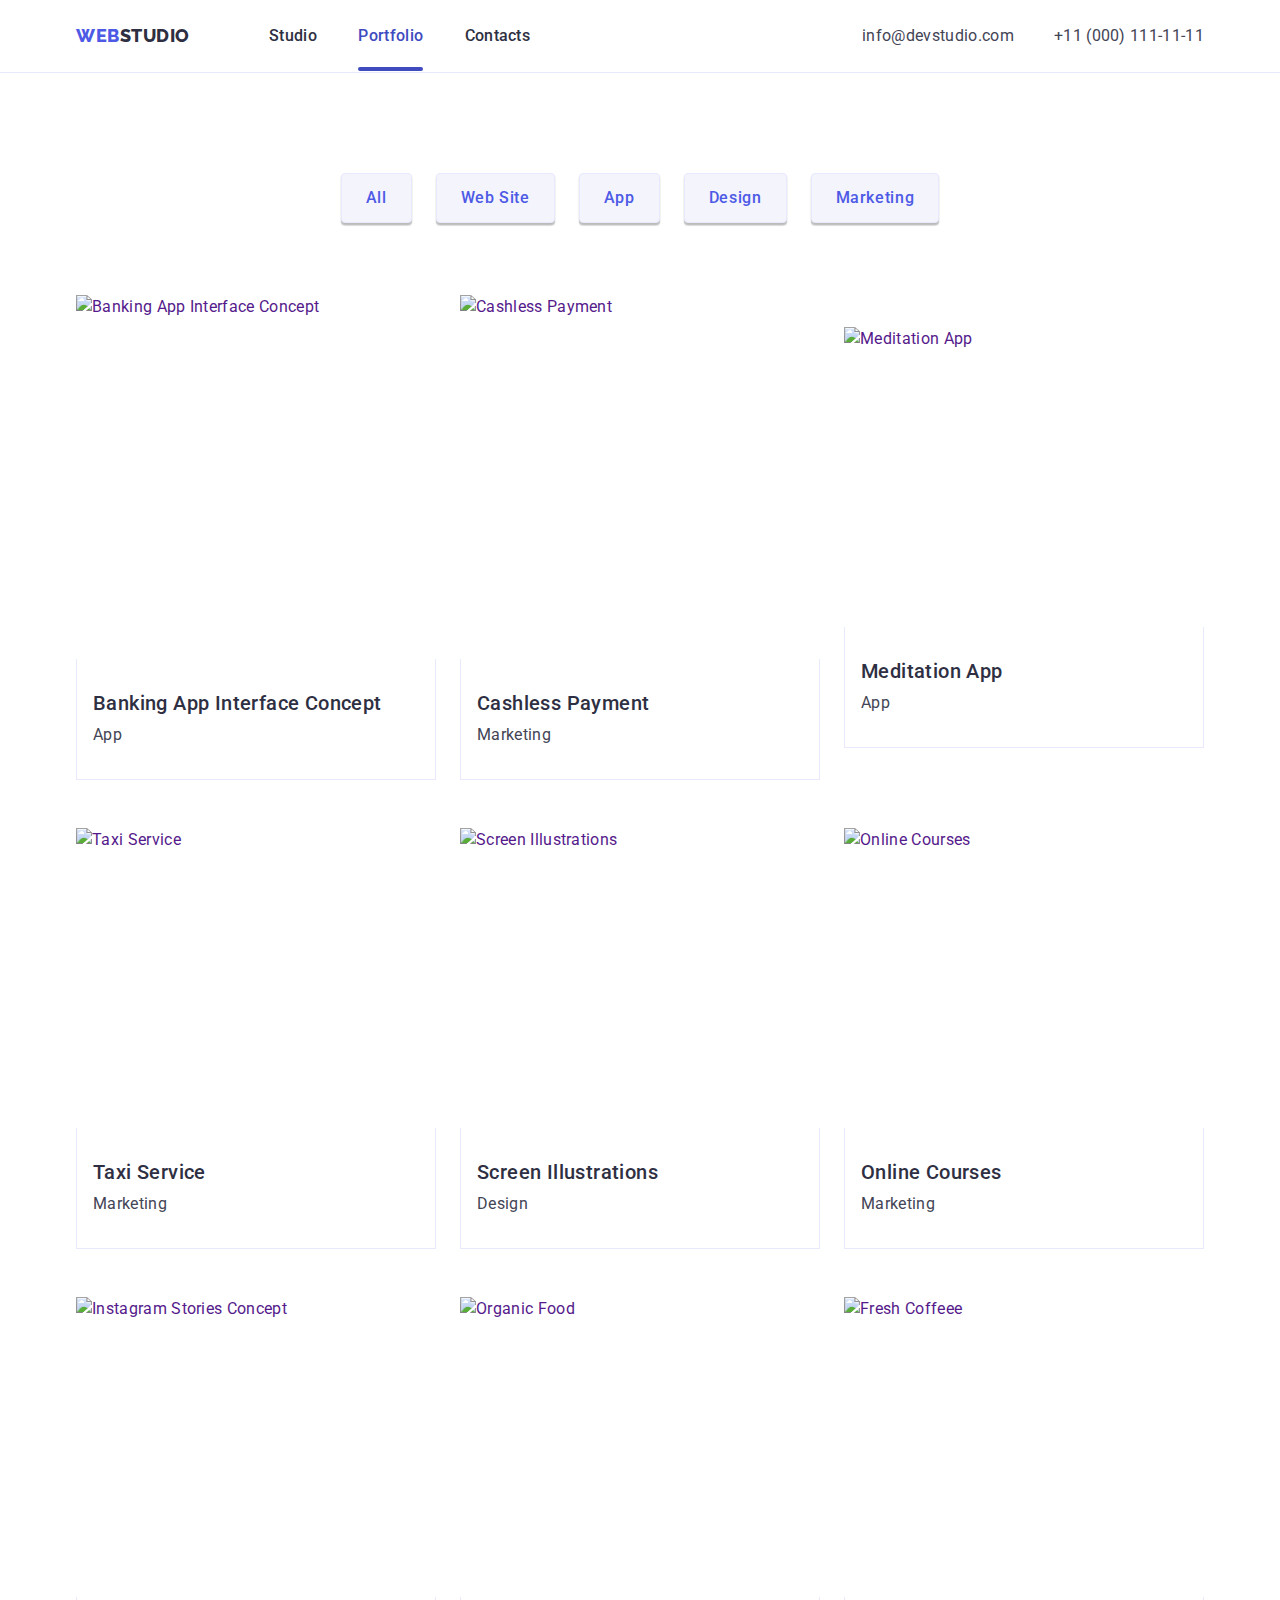
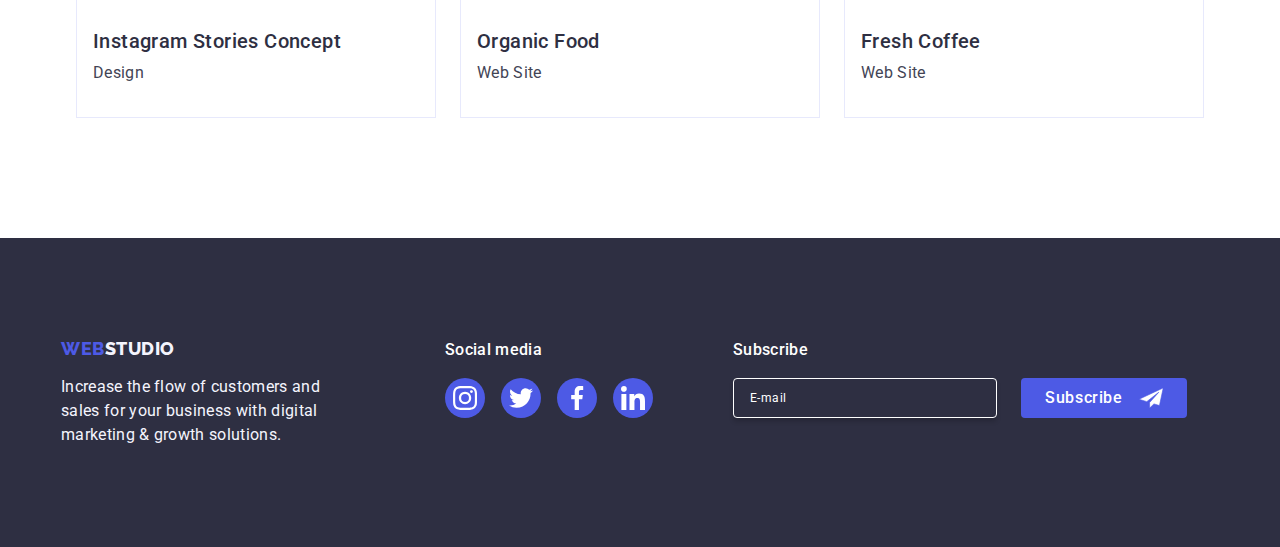
==== commit 6c3d3e34: "portfolio adapt" ====
--- a/portfolio.html
+++ b/portfolio.html
@@ -93,8 +93,8 @@
                   <img
                     src="./images/portfolio/img1.jpg"
                     alt="Banking App Interface Concept"
-                    width="360"
-                    height="300"
+                    width="396"
+                    height="400"
                   />
                   <p class="overlay">
                     14 Stylish and User-Friendly App Design Concepts · Task
@@ -114,8 +114,8 @@
                   <img
                     src="./images/portfolio/img2.jpg"
                     alt="Cashless Payment"
-                    width="360"
-                    height="300"
+                    width="396"
+                    height="400"
                   />
                   <p class="overlay">
                     14 Stylish and User-Friendly App Design Concepts · Task
@@ -255,7 +255,7 @@
                 </div>
               </a>
             </li>
-            <li class="project-card">
+            <li class="project-card last">
               <a href="" class="project-link">
                 <div class="project-wrapper">
                   <img
--- a/css/styles.css
+++ b/css/styles.css
@@ -979,14 +979,41 @@
 /*Portfolio*/
 
 .portfolio-page {
-  padding-top: 96px;
-  padding-bottom: 120px;
-}
+  padding-top: 48px;
+  padding-bottom: 48px;
+}
+
+@media only screen and (min-width: 768px) {
+  .portfolio-page {
+    padding-top: 64px;
+    padding-bottom: 96px;
+  }
+}
+
+@media only screen and (min-width: 1158px) {
+  .portfolio-page {
+    padding-top: 100px;
+    padding-bottom: 120px;
+  }
+}
+
 .portfolio-buttons {
   display: flex;
+  flex-direction: row;
+  flex-wrap: wrap;
   justify-content: center;
-  gap: 24px;
-}
+  column-gap: 24px;
+  row-gap: 16px;
+}
+
+@media only screen and (min-width: 1158px) {
+  .portfolio-buttons {
+    display: flex;
+    justify-content: center;
+    gap: 24px;
+  }
+}
+
 .filter-button {
   font-family: inherit;
   font-weight: 500;
@@ -1018,10 +1045,31 @@
 
 .portfolio-list {
   display: flex;
-  flex-wrap: wrap;
-  row-gap: 48px;
-  column-gap: 24px;
-  margin-top: 72px;
+  flex-direction: column;
+  gap: 48px;
+  margin-top: 48px;
+  align-items: center;
+}
+
+@media only screen and (min-width: 768px) {
+  .portfolio-list {
+    display: flex;
+    flex-direction: row;
+    flex-wrap: wrap;
+    row-gap: 48px;
+    column-gap: 24px;
+    margin-top: 72px;
+  }
+}
+
+@media only screen and (min-width: 1158px) {
+  .portfolio-list {
+    display: flex;
+    flex-wrap: wrap;
+    row-gap: 48px;
+    column-gap: 24px;
+    margin-top: 72px;
+  }
 }
 
 .project-card .text-title,
@@ -1032,6 +1080,18 @@
 .project-card {
   flex-basis: calc(100% - 24 * 3 / 3);
   background: #fff;
+}
+
+@media only screen and (min-width: 768px) {
+  .project-card {
+    width: 356px;
+  }
+}
+
+@media only screen and (min-width: 1158px) {
+  .project-card {
+    width: 360px;
+  }
 }
 
 .project-card:hover,
